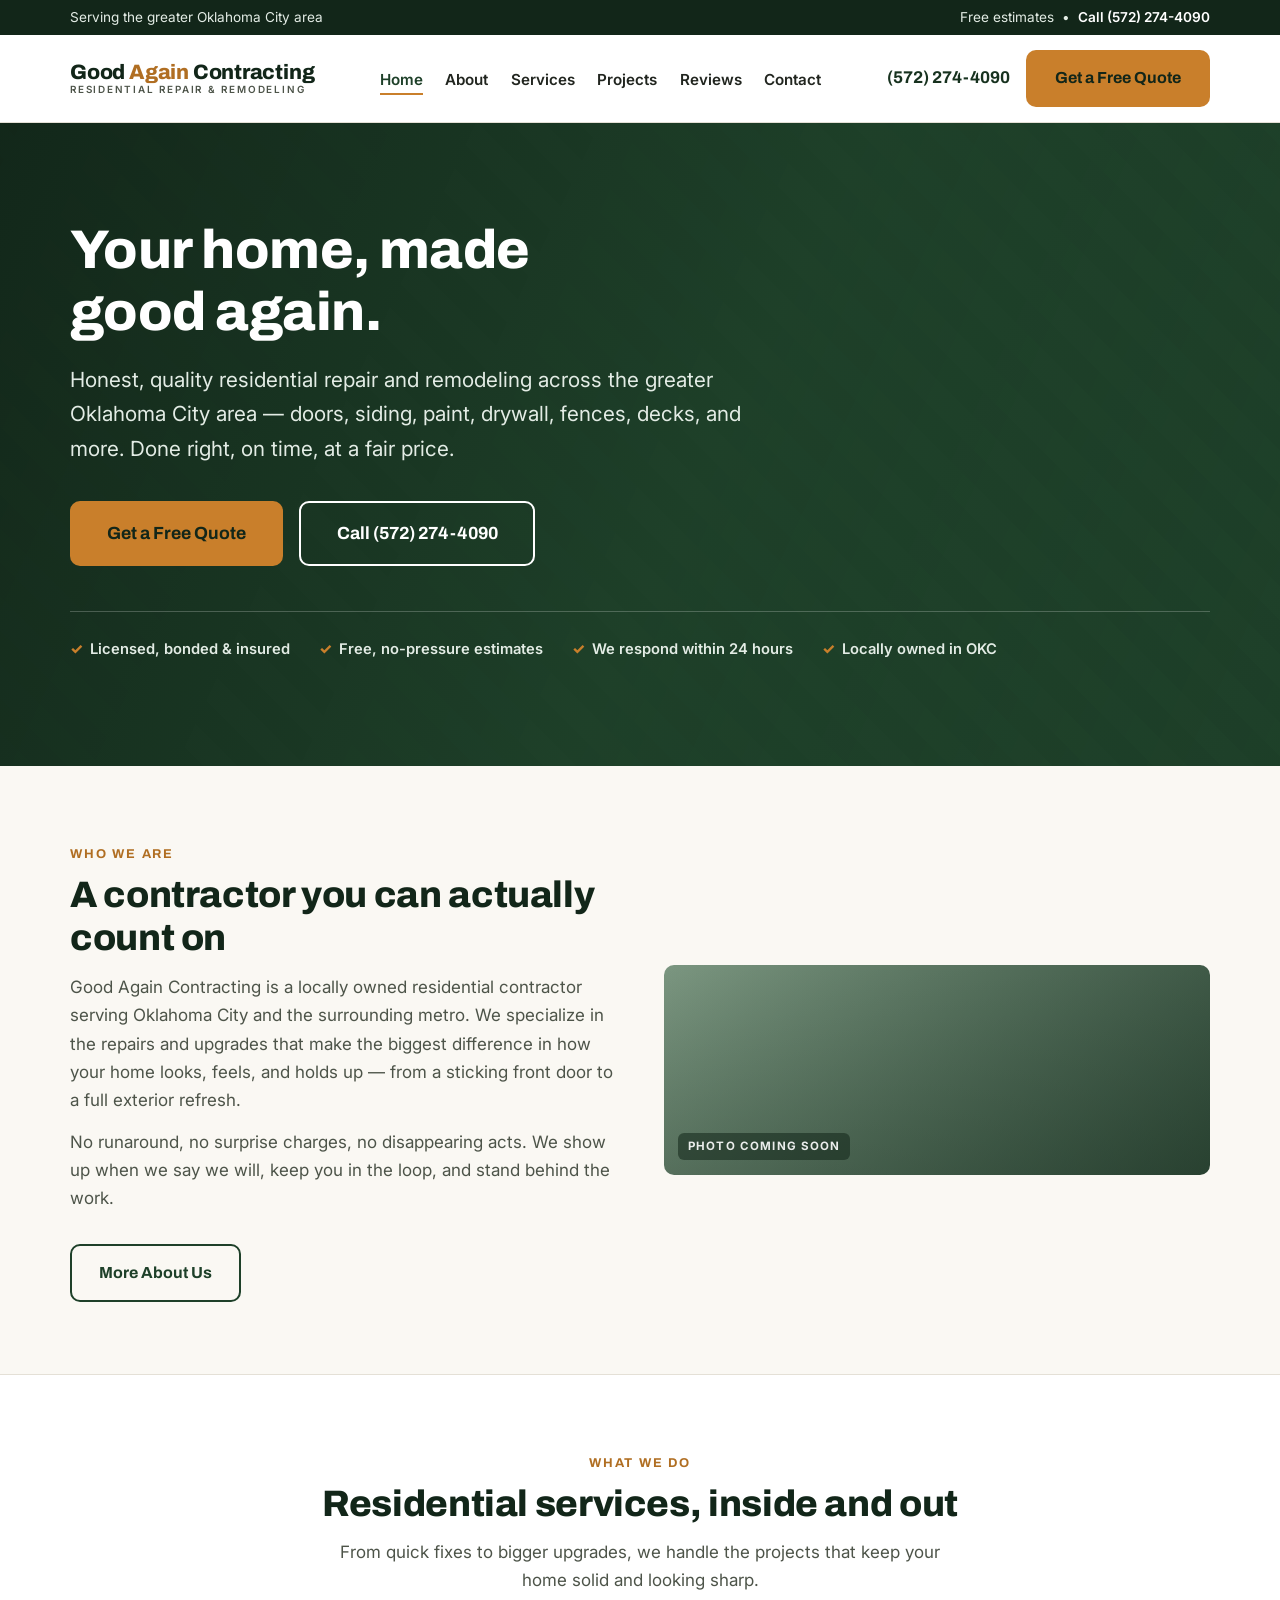
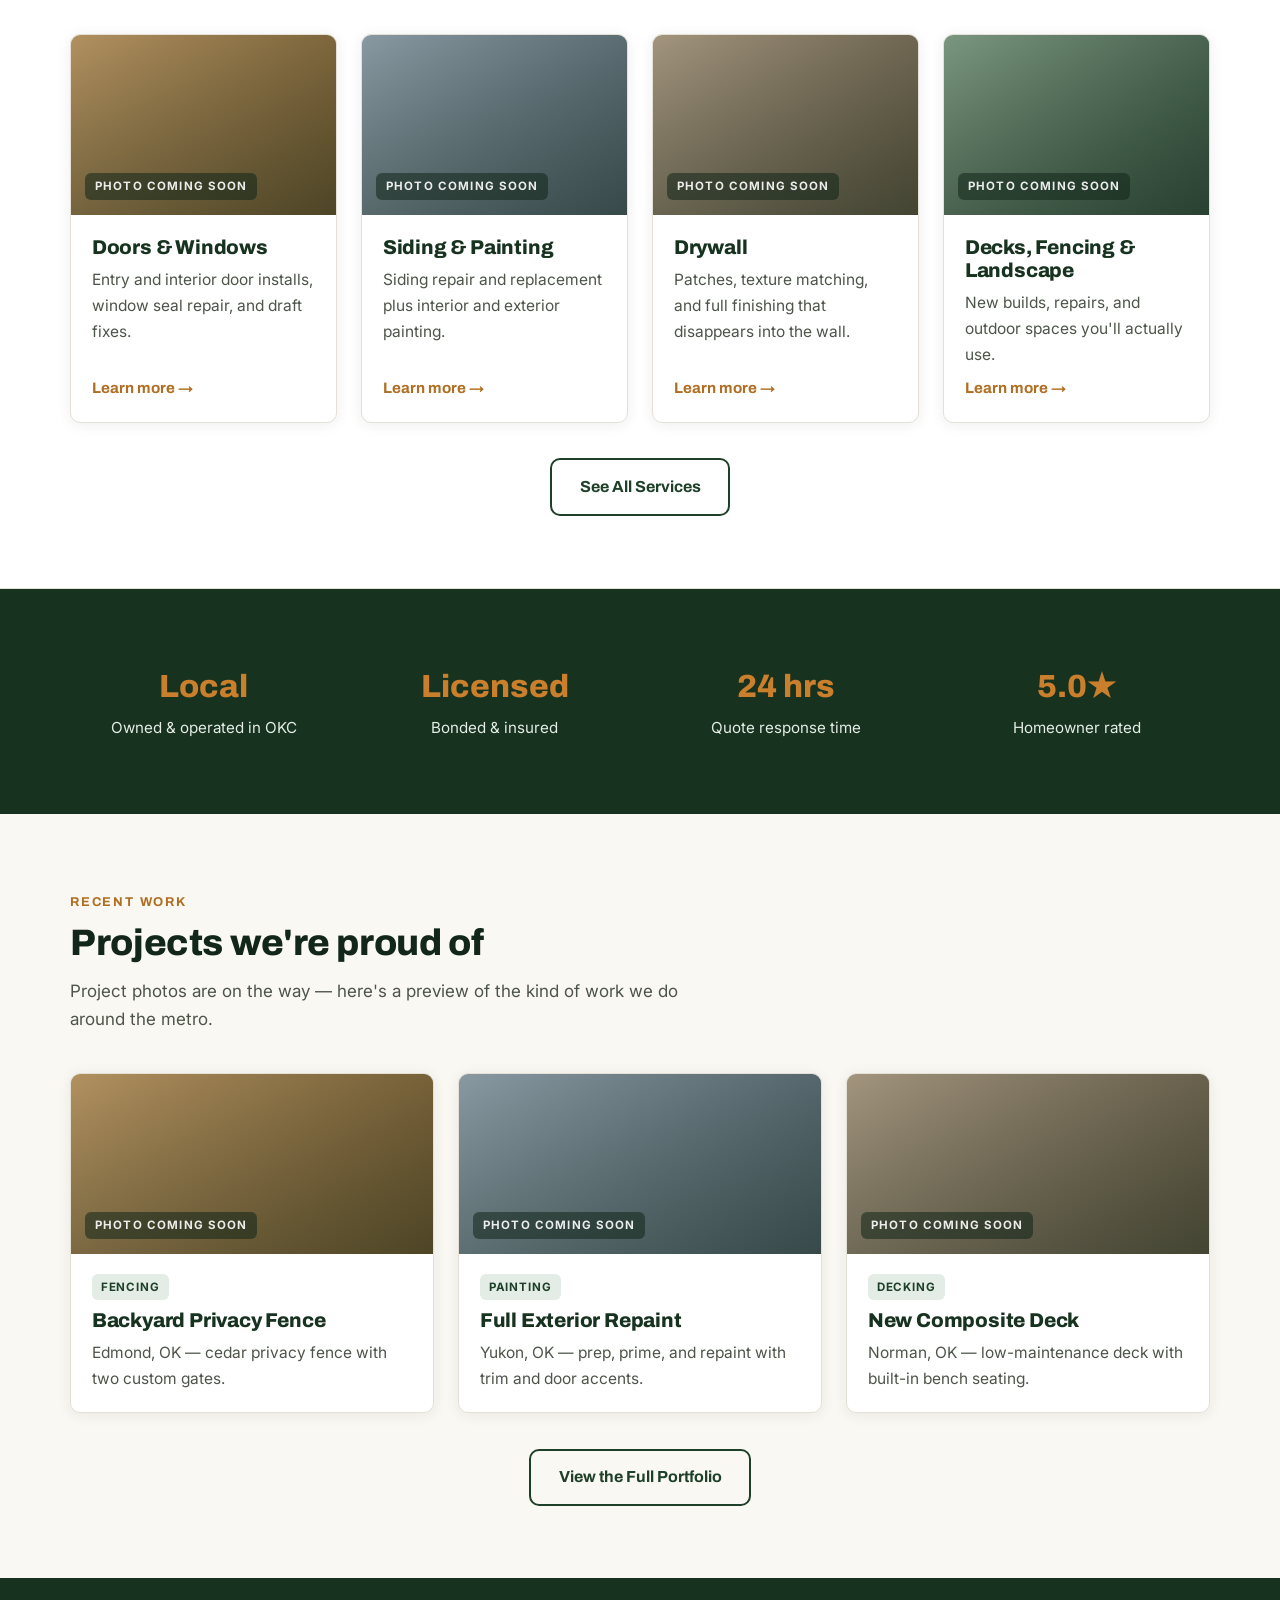
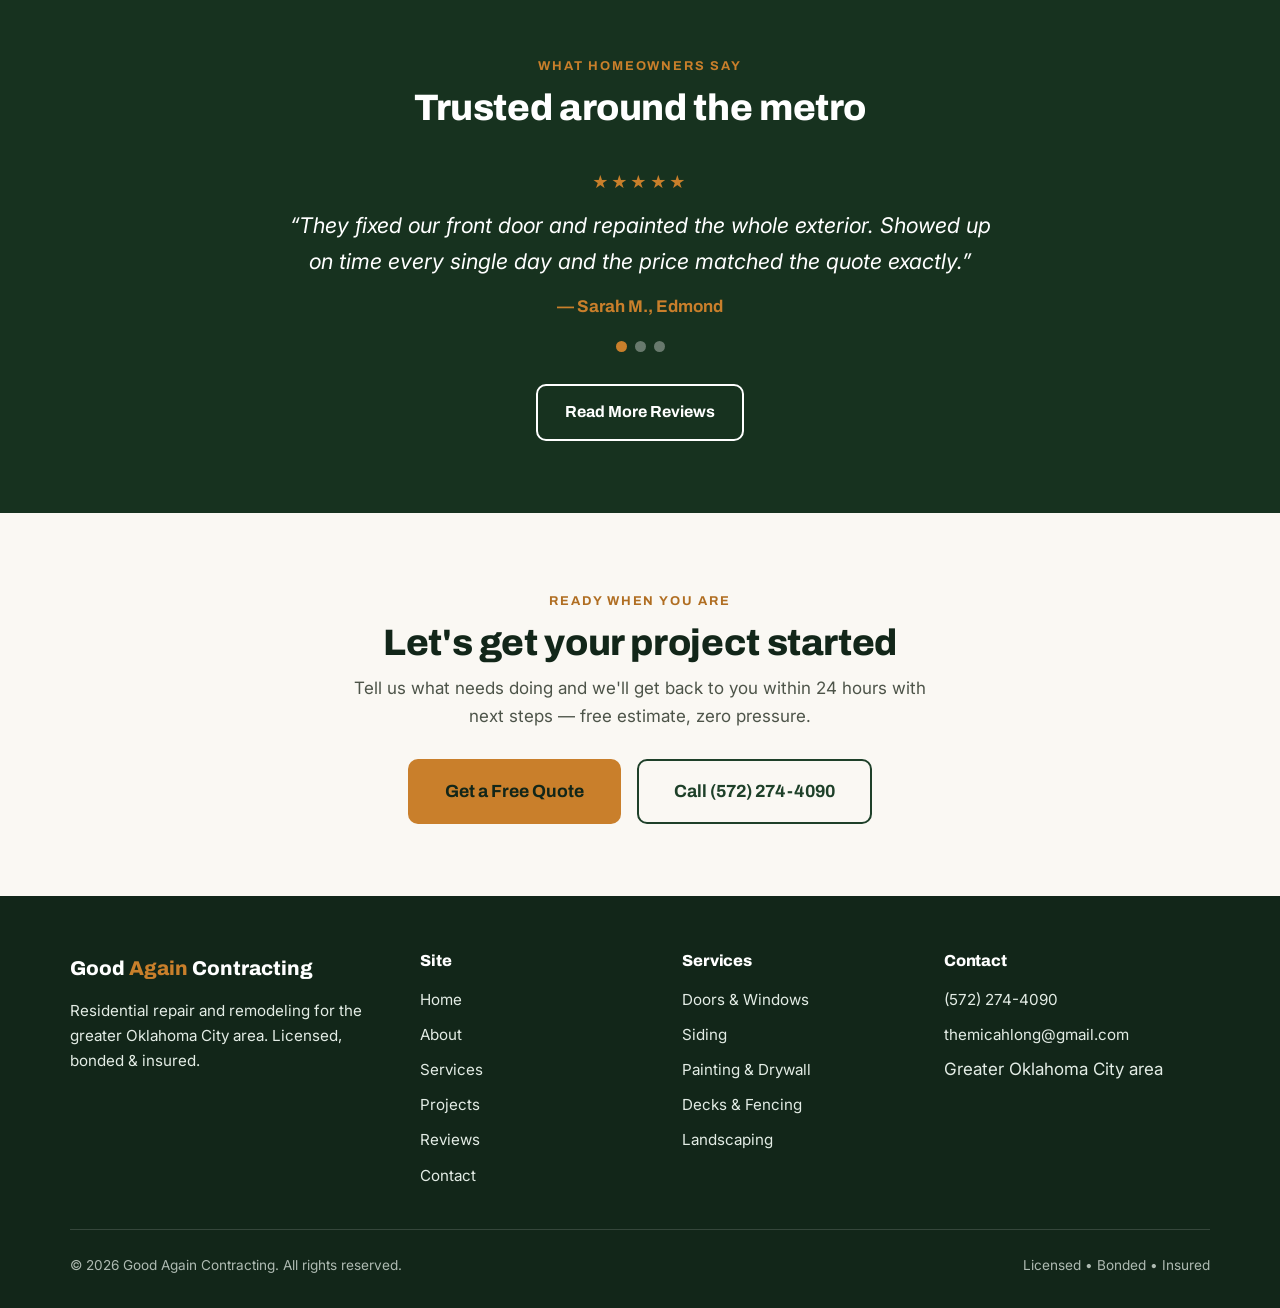
==== index.html @ e202e6f5 "Good Again Contracting marketing site Co-Authored-By: Claude Fable 5 <noreply@anthropic.com>" ====
<!DOCTYPE html>
<html lang="en">
<head>
  <meta charset="UTF-8" />
  <meta name="viewport" content="width=device-width, initial-scale=1.0" />
  <title>Good Again Contracting | Residential Repair &amp; Remodeling in OKC</title>
  <meta name="description" content="Good Again Contracting handles doors, windows, siding, painting, drywall, fencing, decks, and landscaping for homeowners across the greater Oklahoma City area. Get a free quote today." />
  <meta name="geo.region" content="US-OK" />
  <meta name="geo.placename" content="Oklahoma City" />
  <link rel="preconnect" href="https://fonts.googleapis.com" />
  <link rel="preconnect" href="https://fonts.gstatic.com" crossorigin />
  <link href="https://fonts.googleapis.com/css2?family=Archivo:wght@700;800&family=Inter:wght@400;500;600;700&display=swap" rel="stylesheet" />
  <link rel="stylesheet" href="css/styles.css" />
  <script type="application/ld+json">
  {
    "@context": "https://schema.org",
    "@type": "HomeAndConstructionBusiness",
    "name": "Good Again Contracting",
    "description": "Residential repair and remodeling contractor serving the greater Oklahoma City area.",
    "telephone": "+1-572-274-4090",
    "email": "themicahlong@gmail.com",
    "areaServed": ["Oklahoma City", "Edmond", "Norman", "Moore", "Yukon", "Mustang", "Midwest City", "Bethany"],
    "url": "/",
    "priceRange": "$$"
  }
  </script>
</head>
<body>
  <a class="skip-link" href="#main">Skip to main content</a>

  <div class="topbar">
    <div class="container">
      <span>Serving the greater Oklahoma City area</span>
      <span>Free estimates &nbsp;•&nbsp; <a href="tel:+15722744090">Call (572) 274-4090</a></span>
    </div>
  </div>

  <header class="site-header">
    <div class="container">
      <a class="wordmark" href="index.html">Good <span>Again</span> Contracting<small>Residential Repair &amp; Remodeling</small></a>
      <button class="nav-toggle" aria-expanded="false" aria-controls="site-nav">Menu</button>
      <nav class="site-nav" id="site-nav" aria-label="Main navigation">
        <ul>
          <li><a href="index.html" aria-current="page">Home</a></li>
          <li><a href="about.html">About</a></li>
          <li><a href="services.html">Services</a></li>
          <li><a href="projects.html">Projects</a></li>
          <li><a href="reviews.html">Reviews</a></li>
          <li><a href="contact.html">Contact</a></li>
        </ul>
      </nav>
      <div class="header-cta">
        <a class="header-phone" href="tel:+15722744090">(572) 274-4090</a>
        <a class="btn btn--primary" href="contact.html">Get a Free Quote</a>
      </div>
    </div>
  </header>

  <main id="main">

    <!-- Hero -->
    <section class="hero">
      <div class="container">
        <h1>Your home, made good again.</h1>
        <p class="tagline">Honest, quality residential repair and remodeling across the greater Oklahoma City area — doors, siding, paint, drywall, fences, decks, and more. Done right, on time, at a fair price.</p>
        <div class="hero-actions">
          <a class="btn btn--primary btn--lg" href="contact.html">Get a Free Quote</a>
          <a class="btn btn--outline-light btn--lg" href="tel:+15722744090">Call (572) 274-4090</a>
        </div>
        <ul class="hero-trust">
          <li>Licensed, bonded &amp; insured</li>
          <li>Free, no-pressure estimates</li>
          <li>We respond within 24 hours</li>
          <li>Locally owned in OKC</li>
        </ul>
      </div>
    </section>

    <!-- Intro -->
    <section class="section">
      <div class="container split">
        <div>
          <span class="kicker">Who we are</span>
          <h2>A contractor you can actually count on</h2>
          <p style="margin-top: 0.9rem;">Good Again Contracting is a locally owned residential contractor serving Oklahoma City and the surrounding metro. We specialize in the repairs and upgrades that make the biggest difference in how your home looks, feels, and holds up — from a sticking front door to a full exterior refresh.</p>
          <p style="margin-top: 0.9rem;">No runaround, no surprise charges, no disappearing acts. We show up when we say we will, keep you in the loop, and stand behind the work.</p>
          <a class="btn btn--outline mt-2" href="about.html">More About Us</a>
        </div>
        <div class="ph ph--a" role="img" aria-label="Placeholder photo — completed home exterior project"><span>Photo coming soon</span></div>
      </div>
    </section>

    <!-- Services preview -->
    <section class="section section--alt">
      <div class="container">
        <div class="section-head section-head--center">
          <span class="kicker">What we do</span>
          <h2>Residential services, inside and out</h2>
          <p>From quick fixes to bigger upgrades, we handle the projects that keep your home solid and looking sharp.</p>
        </div>
        <div class="grid grid--4">
          <div class="card">
            <div class="ph ph--b" role="img" aria-label="Placeholder photo — door installation"><span>Photo coming soon</span></div>
            <div class="card-body">
              <h3>Doors &amp; Windows</h3>
              <p>Entry and interior door installs, window seal repair, and draft fixes.</p>
              <a class="card-link" href="services.html#doors">Learn more →</a>
            </div>
          </div>
          <div class="card">
            <div class="ph ph--c" role="img" aria-label="Placeholder photo — siding project"><span>Photo coming soon</span></div>
            <div class="card-body">
              <h3>Siding &amp; Painting</h3>
              <p>Siding repair and replacement plus interior and exterior painting.</p>
              <a class="card-link" href="services.html#siding">Learn more →</a>
            </div>
          </div>
          <div class="card">
            <div class="ph ph--d" role="img" aria-label="Placeholder photo — drywall finishing"><span>Photo coming soon</span></div>
            <div class="card-body">
              <h3>Drywall</h3>
              <p>Patches, texture matching, and full finishing that disappears into the wall.</p>
              <a class="card-link" href="services.html#drywall">Learn more →</a>
            </div>
          </div>
          <div class="card">
            <div class="ph ph--a" role="img" aria-label="Placeholder photo — deck and fence build"><span>Photo coming soon</span></div>
            <div class="card-body">
              <h3>Decks, Fencing &amp; Landscape</h3>
              <p>New builds, repairs, and outdoor spaces you'll actually use.</p>
              <a class="card-link" href="services.html#decks">Learn more →</a>
            </div>
          </div>
        </div>
        <div style="text-align:center; margin-top: 2.2rem;">
          <a class="btn btn--outline" href="services.html">See All Services</a>
        </div>
      </div>
    </section>

    <!-- Trust band -->
    <section class="section section--green">
      <div class="container">
        <div class="stats">
          <div class="stat"><strong>Local</strong><span>Owned &amp; operated in OKC</span></div>
          <div class="stat"><strong>Licensed</strong><span>Bonded &amp; insured</span></div>
          <div class="stat"><strong>24 hrs</strong><span>Quote response time</span></div>
          <div class="stat"><strong>5.0★</strong><span>Homeowner rated</span></div>
        </div>
      </div>
    </section>

    <!-- Featured projects -->
    <section class="section">
      <div class="container">
        <div class="section-head">
          <span class="kicker">Recent work</span>
          <h2>Projects we're proud of</h2>
          <p>Project photos are on the way — here's a preview of the kind of work we do around the metro.</p>
        </div>
        <div class="grid grid--3">
          <div class="card">
            <div class="ph ph--b" role="img" aria-label="Placeholder photo — backyard privacy fence, Edmond"><span>Photo coming soon</span></div>
            <div class="card-body">
              <span class="badge">Fencing</span>
              <h3>Backyard Privacy Fence</h3>
              <p>Edmond, OK — cedar privacy fence with two custom gates.</p>
            </div>
          </div>
          <div class="card">
            <div class="ph ph--c" role="img" aria-label="Placeholder photo — exterior repaint, Yukon"><span>Photo coming soon</span></div>
            <div class="card-body">
              <span class="badge">Painting</span>
              <h3>Full Exterior Repaint</h3>
              <p>Yukon, OK — prep, prime, and repaint with trim and door accents.</p>
            </div>
          </div>
          <div class="card">
            <div class="ph ph--d" role="img" aria-label="Placeholder photo — new composite deck, Norman"><span>Photo coming soon</span></div>
            <div class="card-body">
              <span class="badge">Decking</span>
              <h3>New Composite Deck</h3>
              <p>Norman, OK — low-maintenance deck with built-in bench seating.</p>
            </div>
          </div>
        </div>
        <div style="text-align:center; margin-top: 2.2rem;">
          <a class="btn btn--outline" href="projects.html">View the Full Portfolio</a>
        </div>
      </div>
    </section>

    <!-- Rotating reviews -->
    <section class="section section--green">
      <div class="container">
        <div class="section-head section-head--center">
          <span class="kicker" style="color: var(--amber-500);">What homeowners say</span>
          <h2>Trusted around the metro</h2>
        </div>
        <div class="rotator" data-quotes='[
          {"text":"They fixed our front door and repainted the whole exterior. Showed up on time every single day and the price matched the quote exactly.","name":"Sarah M., Edmond"},
          {"text":"Our fence came out better than we imagined. Straightforward communication from the first call to the final walkthrough.","name":"James T., Oklahoma City"},
          {"text":"Drywall repair you genuinely cannot find. They matched the texture perfectly and cleaned up like they were never here.","name":"Dana R., Moore"}
        ]'>
          <div class="stars" aria-label="5 out of 5 stars">★★★★★</div>
          <blockquote></blockquote>
          <cite></cite>
          <div class="rotator-dots"></div>
        </div>
        <div style="text-align:center; margin-top: 2rem;">
          <a class="btn btn--outline-light" href="reviews.html">Read More Reviews</a>
        </div>
      </div>
    </section>

    <!-- Bottom CTA -->
    <section class="section cta-band">
      <div class="container">
        <span class="kicker">Ready when you are</span>
        <h2>Let's get your project started</h2>
        <p>Tell us what needs doing and we'll get back to you within 24 hours with next steps — free estimate, zero pressure.</p>
        <div class="hero-actions">
          <a class="btn btn--primary btn--lg" href="contact.html">Get a Free Quote</a>
          <a class="btn btn--outline btn--lg" href="tel:+15722744090">Call (572) 274-4090</a>
        </div>
      </div>
    </section>

  </main>

  <footer class="site-footer">
    <div class="container">
      <div class="footer-grid">
        <div>
          <div class="footer-wordmark">Good <span>Again</span> Contracting</div>
          <p style="margin-top: 0.8rem;">Residential repair and remodeling for the greater Oklahoma City area. Licensed, bonded &amp; insured.</p>
        </div>
        <div>
          <h4>Site</h4>
          <ul>
            <li><a href="index.html">Home</a></li>
            <li><a href="about.html">About</a></li>
            <li><a href="services.html">Services</a></li>
            <li><a href="projects.html">Projects</a></li>
            <li><a href="reviews.html">Reviews</a></li>
            <li><a href="contact.html">Contact</a></li>
          </ul>
        </div>
        <div>
          <h4>Services</h4>
          <ul>
            <li><a href="services.html#doors">Doors &amp; Windows</a></li>
            <li><a href="services.html#siding">Siding</a></li>
            <li><a href="services.html#painting">Painting &amp; Drywall</a></li>
            <li><a href="services.html#decks">Decks &amp; Fencing</a></li>
            <li><a href="services.html#landscaping">Landscaping</a></li>
          </ul>
        </div>
        <div>
          <h4>Contact</h4>
          <ul>
            <li><a href="tel:+15722744090">(572) 274-4090</a></li>
            <li><a href="mailto:themicahlong@gmail.com">themicahlong@gmail.com</a></li>
            <li>Greater Oklahoma City area</li>
          </ul>
        </div>
      </div>
      <div class="footer-bottom">
        <span>© <span data-year></span> Good Again Contracting. All rights reserved.</span>
        <span>Licensed • Bonded • Insured</span>
      </div>
    </div>
  </footer>

  <a class="float-call" href="tel:+15722744090">📞 Call Now</a>
  <script src="js/main.js"></script>
</body>
</html>
---- css/styles.css ----
/* ============================================================
   Good Again Contracting — site styles
   Palette: deep forest green + warm amber on warm off-white
   ============================================================ */

:root {
  --green-950: #122619;
  --green-900: #17321f;
  --green-800: #1e4029;
  --green-700: #2a5538;
  --green-100: #e3ece5;
  --amber-600: #b06e22;
  --amber-500: #c97f2b;
  --amber-100: #f6e8d4;
  --paper: #faf8f3;
  --white: #ffffff;
  --ink: #21251f;
  --ink-soft: #4d5449;
  --line: #e4e0d6;
  --radius: 10px;
  --shadow: 0 2px 14px rgba(18, 38, 25, 0.08);
  --shadow-lg: 0 10px 34px rgba(18, 38, 25, 0.14);
  --font-head: "Archivo", "Segoe UI", Arial, sans-serif;
  --font-body: "Inter", "Segoe UI", Arial, sans-serif;
}

* { box-sizing: border-box; margin: 0; padding: 0; }

html { scroll-behavior: smooth; }

body {
  font-family: var(--font-body);
  font-size: 1.0625rem;
  line-height: 1.65;
  color: var(--ink);
  background: var(--paper);
}

img { max-width: 100%; display: block; }

h1, h2, h3, h4 {
  font-family: var(--font-head);
  font-weight: 800;
  line-height: 1.15;
  color: var(--green-950);
  letter-spacing: -0.01em;
}

h1 { font-size: clamp(2.1rem, 5.5vw, 3.4rem); }
h2 { font-size: clamp(1.6rem, 3.5vw, 2.3rem); }
h3 { font-size: 1.25rem; }

p { color: var(--ink-soft); }

a { color: var(--green-800); }

.container {
  width: min(1140px, 92%);
  margin: 0 auto;
}

.section { padding: 4.5rem 0; }
.section--tight { padding: 3rem 0; }
.section--alt { background: var(--white); border-top: 1px solid var(--line); border-bottom: 1px solid var(--line); }
.section--green { background: var(--green-900); }
.section--green h2 { color: var(--white); }
.section--green p { color: var(--green-100); }

.kicker {
  display: inline-block;
  font-family: var(--font-head);
  font-weight: 700;
  font-size: 0.8rem;
  letter-spacing: 0.14em;
  text-transform: uppercase;
  color: var(--amber-600);
  margin-bottom: 0.6rem;
}

.section-head { max-width: 640px; margin-bottom: 2.5rem; }
.section-head--center { margin-left: auto; margin-right: auto; text-align: center; }
.section-head p { margin-top: 0.75rem; }

/* ---------- Buttons ---------- */

.btn {
  display: inline-block;
  font-family: var(--font-head);
  font-weight: 700;
  font-size: 1rem;
  text-decoration: none;
  text-align: center;
  padding: 0.85rem 1.7rem;
  border-radius: var(--radius);
  border: 2px solid transparent;
  cursor: pointer;
  transition: background 0.15s ease, color 0.15s ease, border-color 0.15s ease;
}

.btn--primary { background: var(--amber-500); color: var(--green-950); }
.btn--primary:hover, .btn--primary:focus { background: var(--amber-600); color: var(--white); }

.btn--outline { border-color: var(--green-800); color: var(--green-800); background: transparent; }
.btn--outline:hover, .btn--outline:focus { background: var(--green-800); color: var(--white); }

.btn--outline-light { border-color: var(--white); color: var(--white); background: transparent; }
.btn--outline-light:hover, .btn--outline-light:focus { background: var(--white); color: var(--green-900); }

.btn--lg { padding: 1rem 2.2rem; font-size: 1.1rem; }

/* ---------- Header ---------- */

.topbar {
  background: var(--green-950);
  color: var(--green-100);
  font-size: 0.85rem;
  padding: 0.4rem 0;
}

.topbar .container {
  display: flex;
  justify-content: space-between;
  gap: 1rem;
  flex-wrap: wrap;
}

.topbar a { color: var(--white); text-decoration: none; font-weight: 600; }
.topbar a:hover { text-decoration: underline; }

.site-header {
  position: sticky;
  top: 0;
  z-index: 50;
  background: var(--white);
  border-bottom: 1px solid var(--line);
}

.site-header.is-scrolled { box-shadow: var(--shadow); }

.site-header .container {
  display: flex;
  align-items: center;
  justify-content: space-between;
  gap: 1rem;
  padding-top: 0.9rem;
  padding-bottom: 0.9rem;
}

.wordmark {
  font-family: var(--font-head);
  font-weight: 800;
  font-size: 1.3rem;
  line-height: 1.1;
  color: var(--green-950);
  text-decoration: none;
  letter-spacing: -0.01em;
}

.wordmark span { color: var(--amber-600); }

.wordmark small {
  display: block;
  font-family: var(--font-body);
  font-weight: 600;
  font-size: 0.62rem;
  letter-spacing: 0.18em;
  text-transform: uppercase;
  color: var(--ink-soft);
}

.site-nav ul {
  display: flex;
  gap: 1.4rem;
  list-style: none;
  align-items: center;
}

.site-nav a {
  font-weight: 600;
  font-size: 0.95rem;
  text-decoration: none;
  color: var(--ink);
  padding: 0.3rem 0;
  border-bottom: 2px solid transparent;
}

.site-nav a:hover { color: var(--green-800); }
.site-nav a[aria-current="page"] { color: var(--green-800); border-bottom-color: var(--amber-500); }

.header-cta { display: flex; align-items: center; gap: 1rem; }

.header-phone {
  font-family: var(--font-head);
  font-weight: 700;
  text-decoration: none;
  color: var(--green-900);
  white-space: nowrap;
}
.header-phone:hover { color: var(--amber-600); }

.nav-toggle {
  display: none;
  background: none;
  border: 2px solid var(--green-900);
  border-radius: 8px;
  padding: 0.4rem 0.65rem;
  font-family: var(--font-head);
  font-weight: 700;
  font-size: 0.9rem;
  color: var(--green-900);
  cursor: pointer;
}

/* ---------- Hero ---------- */

.hero {
  background:
    linear-gradient(115deg, rgba(18, 38, 25, 0.96) 0%, rgba(30, 64, 41, 0.88) 55%, rgba(30, 64, 41, 0.72) 100%),
    repeating-linear-gradient(45deg, #1e4029 0 24px, #1a3a25 24px 48px);
  color: var(--white);
  padding: 6rem 0 6.5rem;
}

.hero h1 { color: var(--white); max-width: 15ch; }

.hero .tagline {
  font-size: clamp(1.05rem, 2vw, 1.3rem);
  color: var(--green-100);
  max-width: 55ch;
  margin: 1.2rem 0 2.2rem;
}

.hero-actions { display: flex; gap: 1rem; flex-wrap: wrap; }

.hero-trust {
  display: flex;
  flex-wrap: wrap;
  gap: 0.6rem 1.8rem;
  margin-top: 2.8rem;
  padding-top: 1.6rem;
  border-top: 1px solid rgba(255, 255, 255, 0.22);
  list-style: none;
}

.hero-trust li {
  font-size: 0.92rem;
  font-weight: 600;
  color: var(--green-100);
  display: flex;
  align-items: center;
  gap: 0.45rem;
}

.hero-trust li::before { content: "✓"; color: var(--amber-500); font-weight: 800; }

/* ---------- Placeholder photos ---------- */

.ph {
  border-radius: var(--radius);
  min-height: 210px;
  display: flex;
  align-items: flex-end;
  padding: 0.9rem;
  background:
    linear-gradient(160deg, rgba(18, 38, 25, 0.15), rgba(18, 38, 25, 0.55)),
    linear-gradient(135deg, #7d9b83, #44614d);
}

.ph--a { background: linear-gradient(160deg, rgba(18,38,25,.12), rgba(18,38,25,.5)), linear-gradient(135deg, #8aa68f, #3f5c48); }
.ph--b { background: linear-gradient(160deg, rgba(18,38,25,.12), rgba(18,38,25,.5)), linear-gradient(135deg, #c8a06a, #8a6534); }
.ph--c { background: linear-gradient(160deg, rgba(18,38,25,.12), rgba(18,38,25,.5)), linear-gradient(135deg, #9aa9b5, #5c6d7a); }
.ph--d { background: linear-gradient(160deg, rgba(18,38,25,.12), rgba(18,38,25,.5)), linear-gradient(135deg, #b7a48c, #75634c); }

.ph span {
  font-size: 0.72rem;
  font-weight: 700;
  letter-spacing: 0.1em;
  text-transform: uppercase;
  color: rgba(255, 255, 255, 0.9);
  background: rgba(18, 38, 25, 0.55);
  padding: 0.25rem 0.6rem;
  border-radius: 6px;
}

/* ---------- Cards & grids ---------- */

.grid { display: grid; gap: 1.5rem; }
.grid--2 { grid-template-columns: repeat(2, 1fr); }
.grid--3 { grid-template-columns: repeat(3, 1fr); }
.grid--4 { grid-template-columns: repeat(4, 1fr); }

.card {
  background: var(--white);
  border: 1px solid var(--line);
  border-radius: var(--radius);
  overflow: hidden;
  box-shadow: var(--shadow);
  display: flex;
  flex-direction: column;
}

.card .ph { border-radius: 0; min-height: 180px; }

.card-body { padding: 1.3rem; flex: 1; display: flex; flex-direction: column; gap: 0.55rem; }
.card-body h3 { color: var(--green-900); }
.card-body p { font-size: 0.97rem; flex: 1; }

.card-link {
  font-family: var(--font-head);
  font-weight: 700;
  font-size: 0.95rem;
  color: var(--amber-600);
  text-decoration: none;
}
.card-link:hover { text-decoration: underline; }

/* Stat / trust band */

.stats {
  display: grid;
  grid-template-columns: repeat(4, 1fr);
  gap: 1.5rem;
  text-align: center;
}

.stat strong {
  display: block;
  font-family: var(--font-head);
  font-weight: 800;
  font-size: 2rem;
  color: var(--amber-500);
}

.stat span { color: var(--green-100); font-size: 0.95rem; }

/* ---------- Portfolio filters ---------- */

.filters {
  display: flex;
  flex-wrap: wrap;
  gap: 0.6rem;
  margin-bottom: 2rem;
}

.filter-btn {
  font-family: var(--font-head);
  font-weight: 700;
  font-size: 0.88rem;
  padding: 0.5rem 1.1rem;
  border-radius: 999px;
  border: 2px solid var(--green-800);
  background: transparent;
  color: var(--green-800);
  cursor: pointer;
  transition: background 0.15s ease, color 0.15s ease;
}

.filter-btn:hover { background: var(--green-100); }
.filter-btn.is-active { background: var(--green-800); color: var(--white); }

.project-card[hidden] { display: none; }

.badge {
  display: inline-block;
  font-size: 0.72rem;
  font-weight: 700;
  letter-spacing: 0.08em;
  text-transform: uppercase;
  color: var(--green-800);
  background: var(--green-100);
  border-radius: 6px;
  padding: 0.2rem 0.55rem;
  width: fit-content;
}

/* ---------- Testimonials ---------- */

.review-card {
  background: var(--white);
  border: 1px solid var(--line);
  border-radius: var(--radius);
  box-shadow: var(--shadow);
  padding: 1.6rem;
  display: flex;
  flex-direction: column;
  gap: 0.8rem;
}

.stars { color: var(--amber-500); letter-spacing: 0.15em; font-size: 1rem; }

.review-card blockquote { font-size: 1rem; color: var(--ink); font-style: italic; }

.review-card cite {
  font-style: normal;
  font-family: var(--font-head);
  font-weight: 700;
  font-size: 0.92rem;
  color: var(--green-900);
}

.review-card cite small { display: block; font-family: var(--font-body); font-weight: 500; color: var(--ink-soft); }

/* Rotating quote on home */

.rotator {
  max-width: 720px;
  margin: 0 auto;
  text-align: center;
  min-height: 170px;
}

.rotator blockquote {
  font-size: clamp(1.1rem, 2.2vw, 1.35rem);
  font-style: italic;
  color: var(--white);
  margin: 0.8rem 0;
}

.rotator cite { color: var(--amber-500); font-style: normal; font-family: var(--font-head); font-weight: 700; }

.rotator-dots { display: flex; justify-content: center; gap: 0.5rem; margin-top: 1.2rem; }

.rotator-dots button {
  width: 11px;
  height: 11px;
  border-radius: 50%;
  border: none;
  background: rgba(255, 255, 255, 0.35);
  cursor: pointer;
  padding: 0;
}

.rotator-dots button.is-active { background: var(--amber-500); }

/* ---------- Forms ---------- */

.form-grid { display: grid; grid-template-columns: 1fr 1fr; gap: 1.1rem; }
.form-grid .full { grid-column: 1 / -1; }

.field label {
  display: block;
  font-family: var(--font-head);
  font-weight: 700;
  font-size: 0.88rem;
  margin-bottom: 0.35rem;
  color: var(--green-950);
}

.field input,
.field select,
.field textarea {
  width: 100%;
  font-family: var(--font-body);
  font-size: 1rem;
  padding: 0.75rem 0.9rem;
  border: 1.5px solid var(--line);
  border-radius: 8px;
  background: var(--white);
  color: var(--ink);
}

.field input:focus,
.field select:focus,
.field textarea:focus {
  outline: 2px solid var(--amber-500);
  outline-offset: 1px;
  border-color: var(--amber-500);
}

.field textarea { resize: vertical; min-height: 120px; }

.form-note { font-size: 0.9rem; color: var(--ink-soft); }

.form-success {
  background: var(--green-100);
  border: 1.5px solid var(--green-700);
  border-radius: var(--radius);
  padding: 1rem 1.2rem;
  color: var(--green-950);
  font-weight: 600;
}

/* ---------- CTA band ---------- */

.cta-band { text-align: center; }

.cta-band h2 { margin-bottom: 0.6rem; }
.cta-band p { max-width: 52ch; margin: 0 auto 1.8rem; }
.cta-band .hero-actions { justify-content: center; }

/* ---------- Contact page ---------- */

.contact-layout { display: grid; grid-template-columns: 1.2fr 0.8fr; gap: 2.5rem; align-items: start; }

.contact-aside {
  background: var(--white);
  border: 1px solid var(--line);
  border-radius: var(--radius);
  box-shadow: var(--shadow);
  padding: 1.8rem;
  display: flex;
  flex-direction: column;
  gap: 1.3rem;
}

.contact-aside h3 { color: var(--green-900); }

.contact-aside .big-phone {
  font-family: var(--font-head);
  font-weight: 800;
  font-size: 1.5rem;
  color: var(--green-900);
  text-decoration: none;
}
.contact-aside .big-phone:hover { color: var(--amber-600); }

.area-list { list-style: none; display: grid; grid-template-columns: 1fr 1fr; gap: 0.35rem 1rem; }
.area-list li { font-size: 0.95rem; color: var(--ink-soft); padding-left: 1.1rem; position: relative; }
.area-list li::before { content: "•"; color: var(--amber-500); position: absolute; left: 0; font-weight: 800; }

/* ---------- Value list (About) ---------- */

.value-list { list-style: none; display: grid; gap: 1.1rem; }
.value-list li { padding-left: 1.9rem; position: relative; color: var(--ink-soft); }
.value-list li strong { color: var(--green-950); display: block; font-family: var(--font-head); }
.value-list li::before { content: "✓"; position: absolute; left: 0; top: 0.1rem; color: var(--amber-600); font-weight: 800; font-size: 1.1rem; }

.split { display: grid; grid-template-columns: 1fr 1fr; gap: 3rem; align-items: center; }

/* ---------- Footer ---------- */

.site-footer { background: var(--green-950); color: var(--green-100); padding: 3.5rem 0 2rem; }

.footer-grid { display: grid; grid-template-columns: 1.4fr 1fr 1fr 1.2fr; gap: 2.5rem; margin-bottom: 2.5rem; }

.site-footer h4 { color: var(--white); font-size: 1rem; margin-bottom: 0.9rem; }
.site-footer ul { list-style: none; display: grid; gap: 0.45rem; }
.site-footer a { color: var(--green-100); text-decoration: none; font-size: 0.95rem; }
.site-footer a:hover { color: var(--amber-500); }
.site-footer p { color: var(--green-100); font-size: 0.95rem; }

.footer-wordmark { font-family: var(--font-head); font-weight: 800; font-size: 1.25rem; color: var(--white); }
.footer-wordmark span { color: var(--amber-500); }

.footer-bottom {
  border-top: 1px solid rgba(255, 255, 255, 0.15);
  padding-top: 1.5rem;
  display: flex;
  justify-content: space-between;
  flex-wrap: wrap;
  gap: 0.8rem;
  font-size: 0.85rem;
  color: rgba(227, 236, 229, 0.75);
}

/* ---------- Floating call button (mobile) ---------- */

.float-call {
  display: none;
  position: fixed;
  right: 1rem;
  bottom: 1rem;
  z-index: 60;
  background: var(--amber-500);
  color: var(--green-950);
  font-family: var(--font-head);
  font-weight: 800;
  text-decoration: none;
  padding: 0.9rem 1.4rem;
  border-radius: 999px;
  box-shadow: var(--shadow-lg);
}

/* ---------- Utilities ---------- */

.skip-link {
  position: absolute;
  left: -999px;
  top: 0;
  background: var(--amber-500);
  color: var(--green-950);
  font-weight: 700;
  padding: 0.6rem 1rem;
  z-index: 100;
}
.skip-link:focus { left: 0; }

.mt-2 { margin-top: 2rem; }

/* ---------- Responsive ---------- */

@media (max-width: 960px) {
  .grid--4 { grid-template-columns: repeat(2, 1fr); }
  .grid--3 { grid-template-columns: repeat(2, 1fr); }
  .footer-grid { grid-template-columns: 1fr 1fr; }
  .split, .contact-layout { grid-template-columns: 1fr; }
  .stats { grid-template-columns: repeat(2, 1fr); }
  .site-nav {
    display: none;
    position: absolute;
    top: 100%;
    left: 0;
    right: 0;
    background: var(--white);
    border-bottom: 1px solid var(--line);
    box-shadow: var(--shadow-lg);
    padding: 1rem 4%;
  }
  .site-nav.is-open { display: block; }
  .site-nav ul { flex-direction: column; align-items: flex-start; gap: 0.9rem; }
  .nav-toggle { display: block; }
  .header-cta .btn { display: none; }
}

@media (max-width: 640px) {
  .section { padding: 3.2rem 0; }
  .grid--2, .grid--3, .grid--4 { grid-template-columns: 1fr; }
  .form-grid { grid-template-columns: 1fr; }
  .hero { padding: 4rem 0 4.5rem; }
  .footer-grid { grid-template-columns: 1fr; }
  .float-call { display: inline-block; }
  .topbar .container { justify-content: center; text-align: center; }
  .header-phone { display: none; }
  .stats { grid-template-columns: 1fr 1fr; }
}
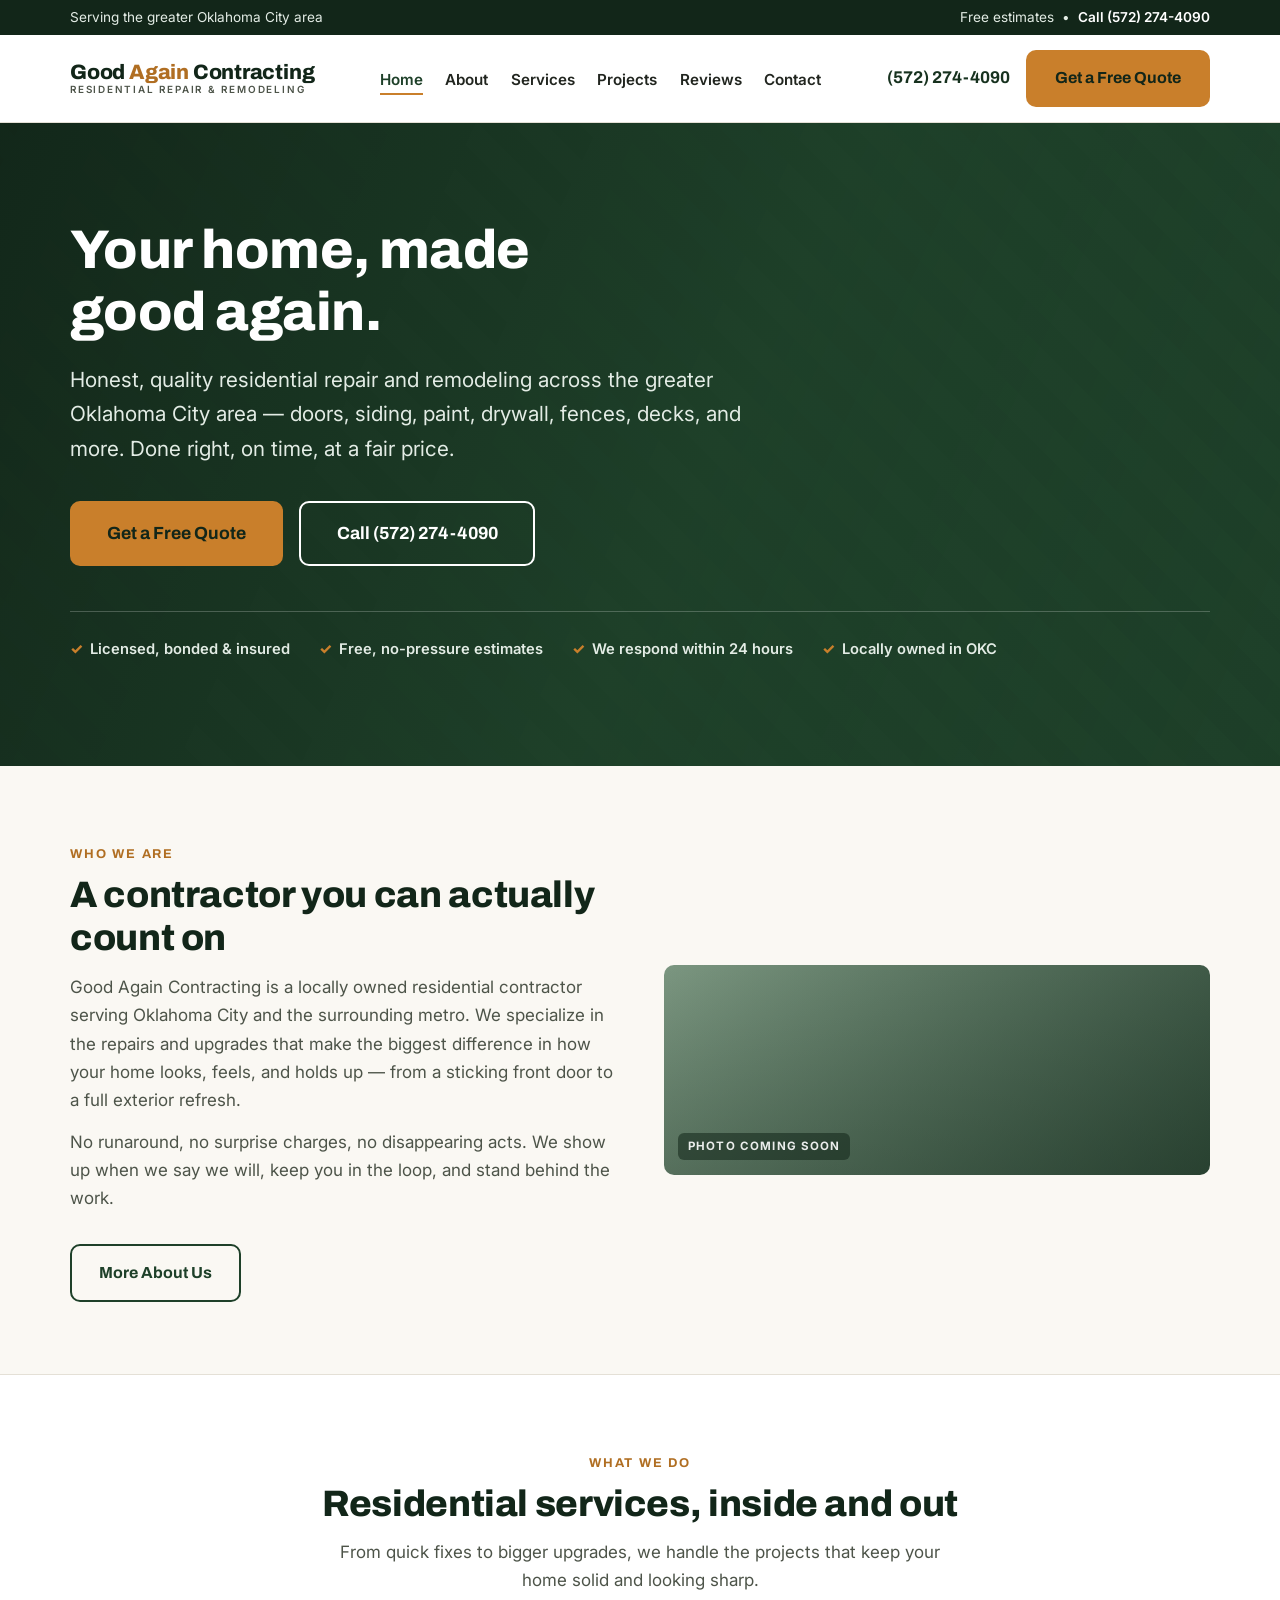
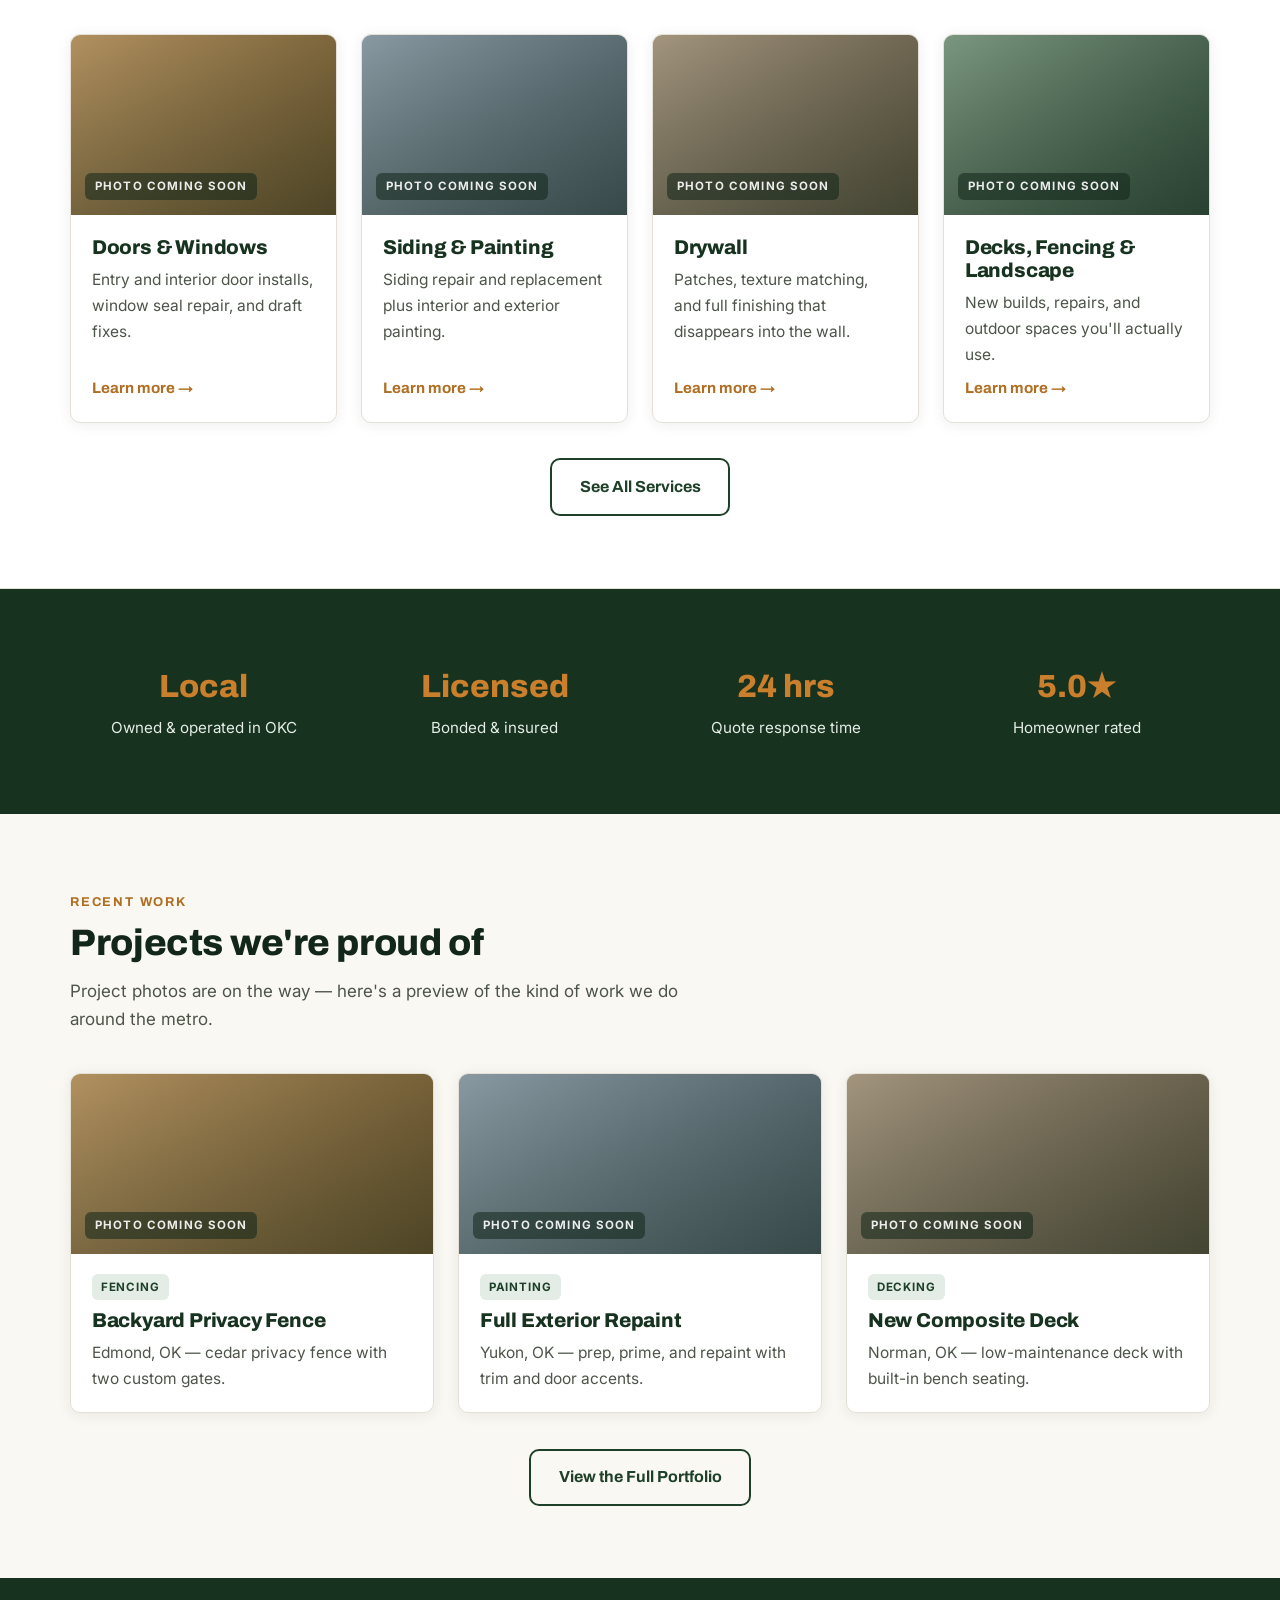
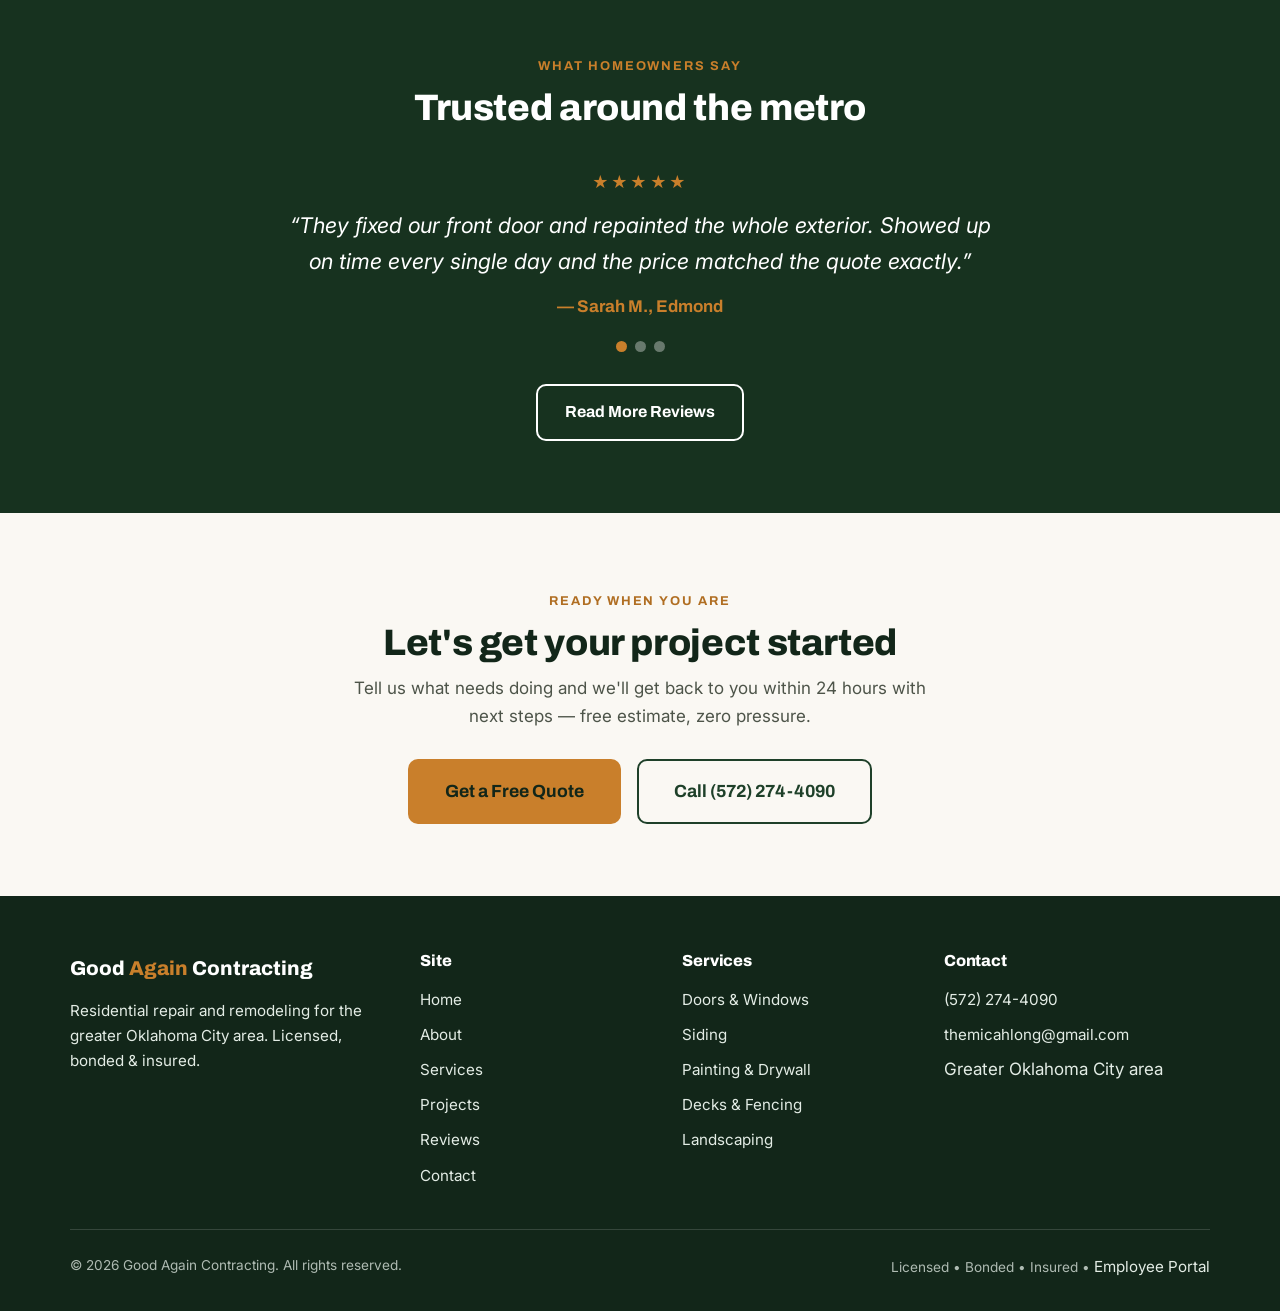
==== commit d513a109: "Add Employee Portal link to site footer Links to https://portal.goodagaincontracting.com from the fo" ====
--- a/index.html
+++ b/index.html
@@ -267,7 +267,7 @@
       </div>
       <div class="footer-bottom">
         <span>© <span data-year></span> Good Again Contracting. All rights reserved.</span>
-        <span>Licensed • Bonded • Insured</span>
+        <span>Licensed • Bonded • Insured • <a href="https://portal.goodagaincontracting.com">Employee Portal</a></span>
       </div>
     </div>
   </footer>
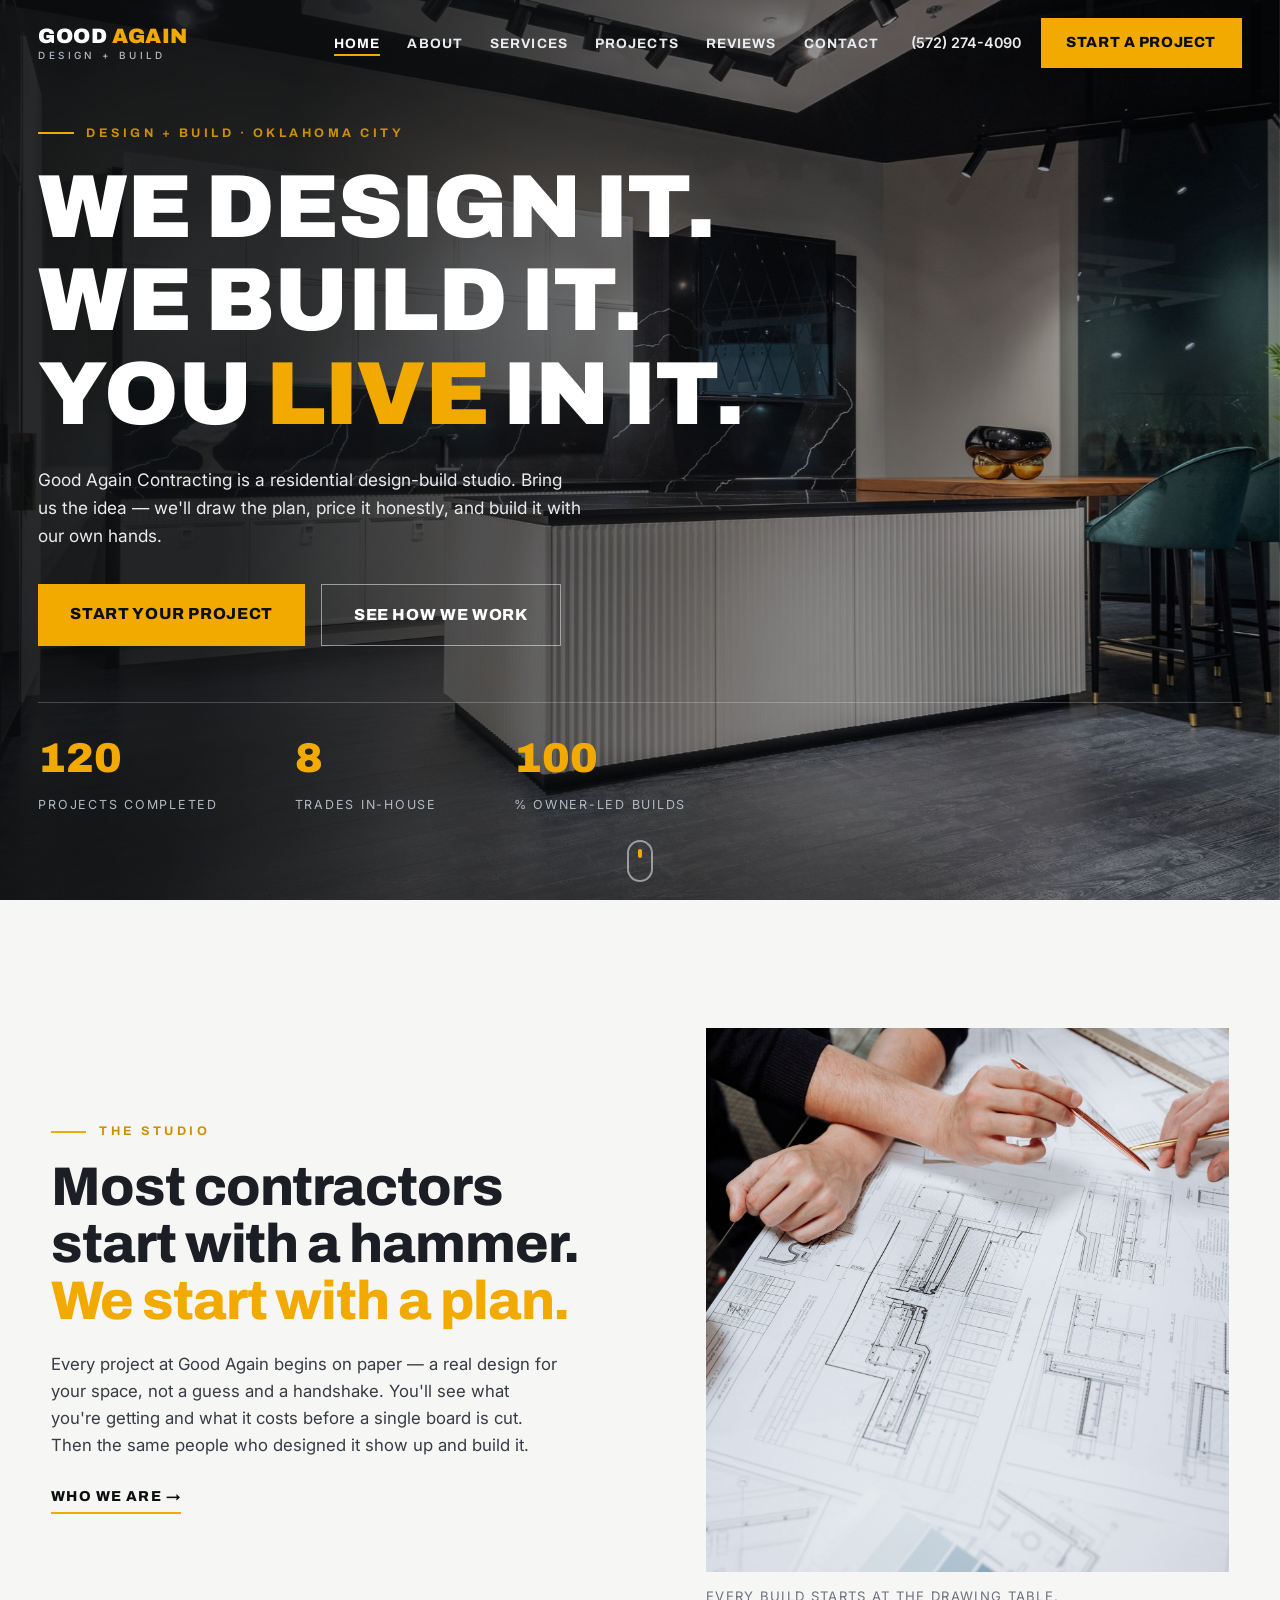
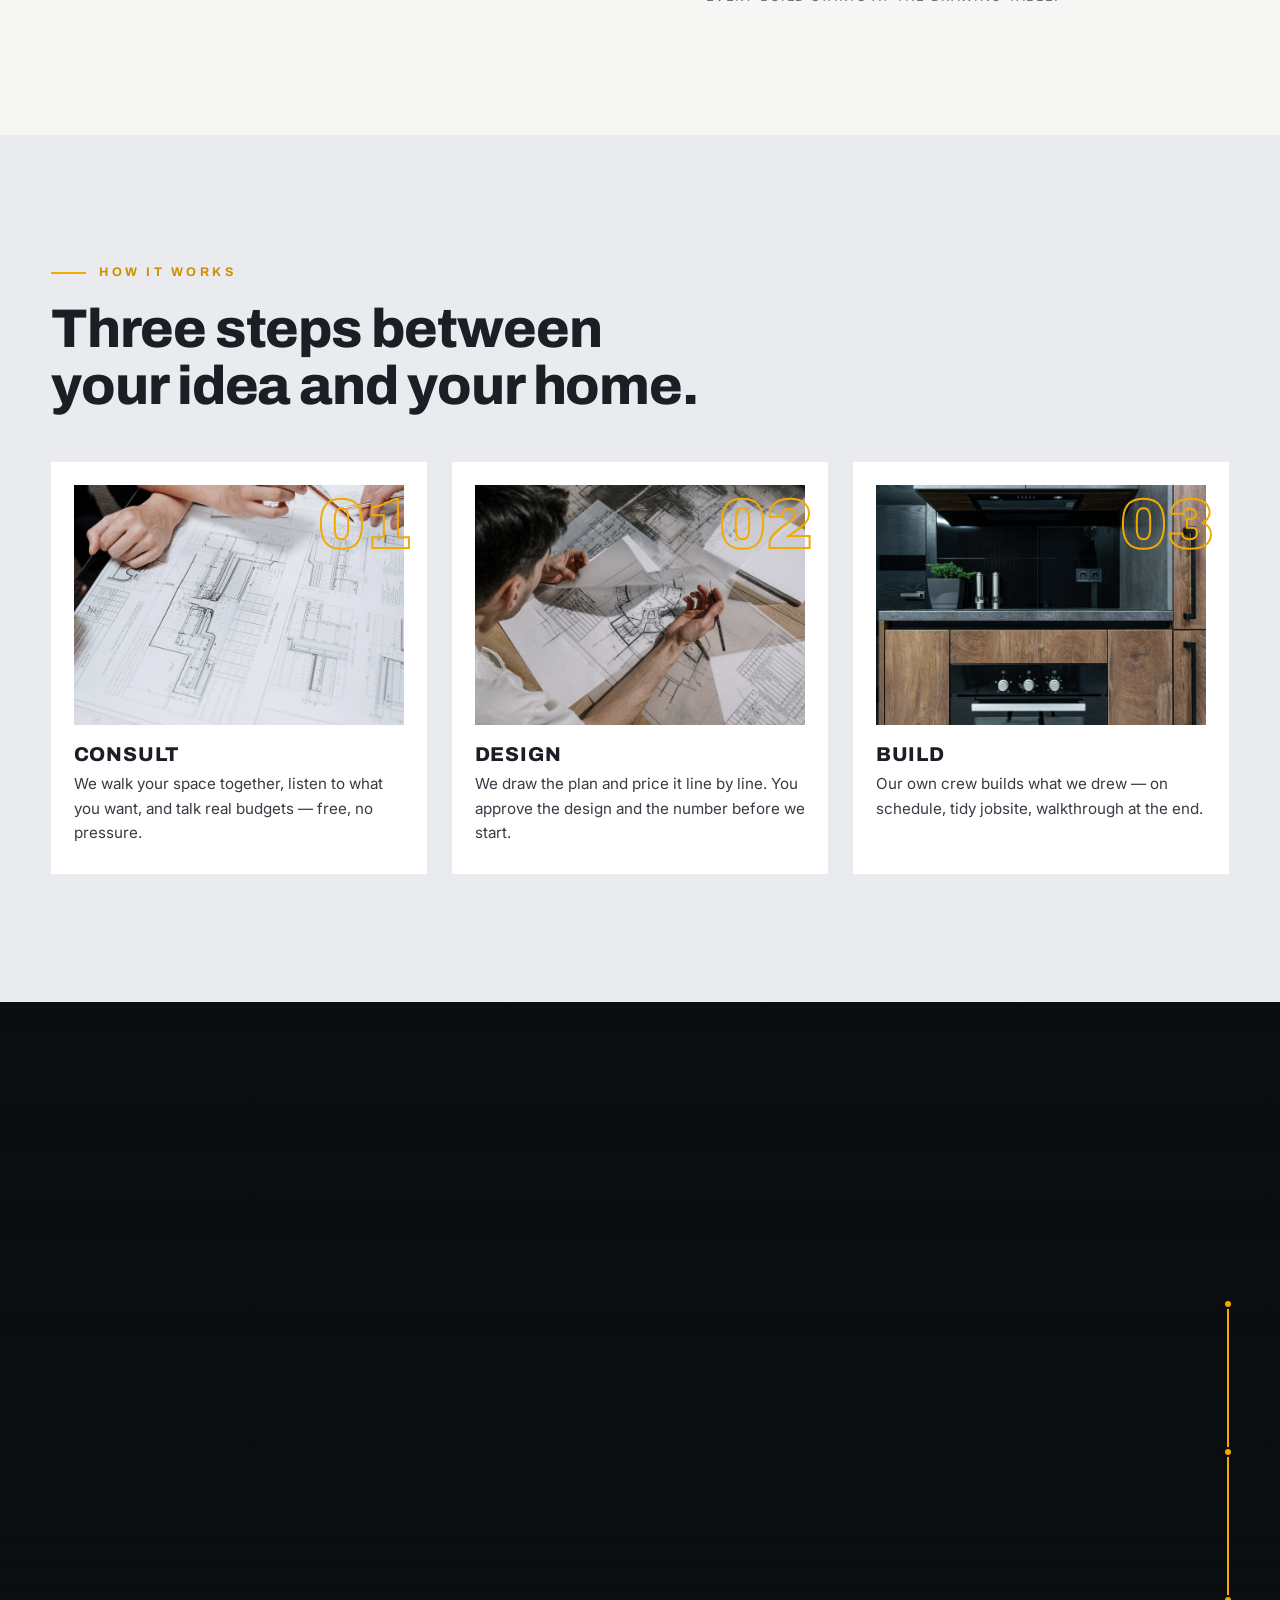
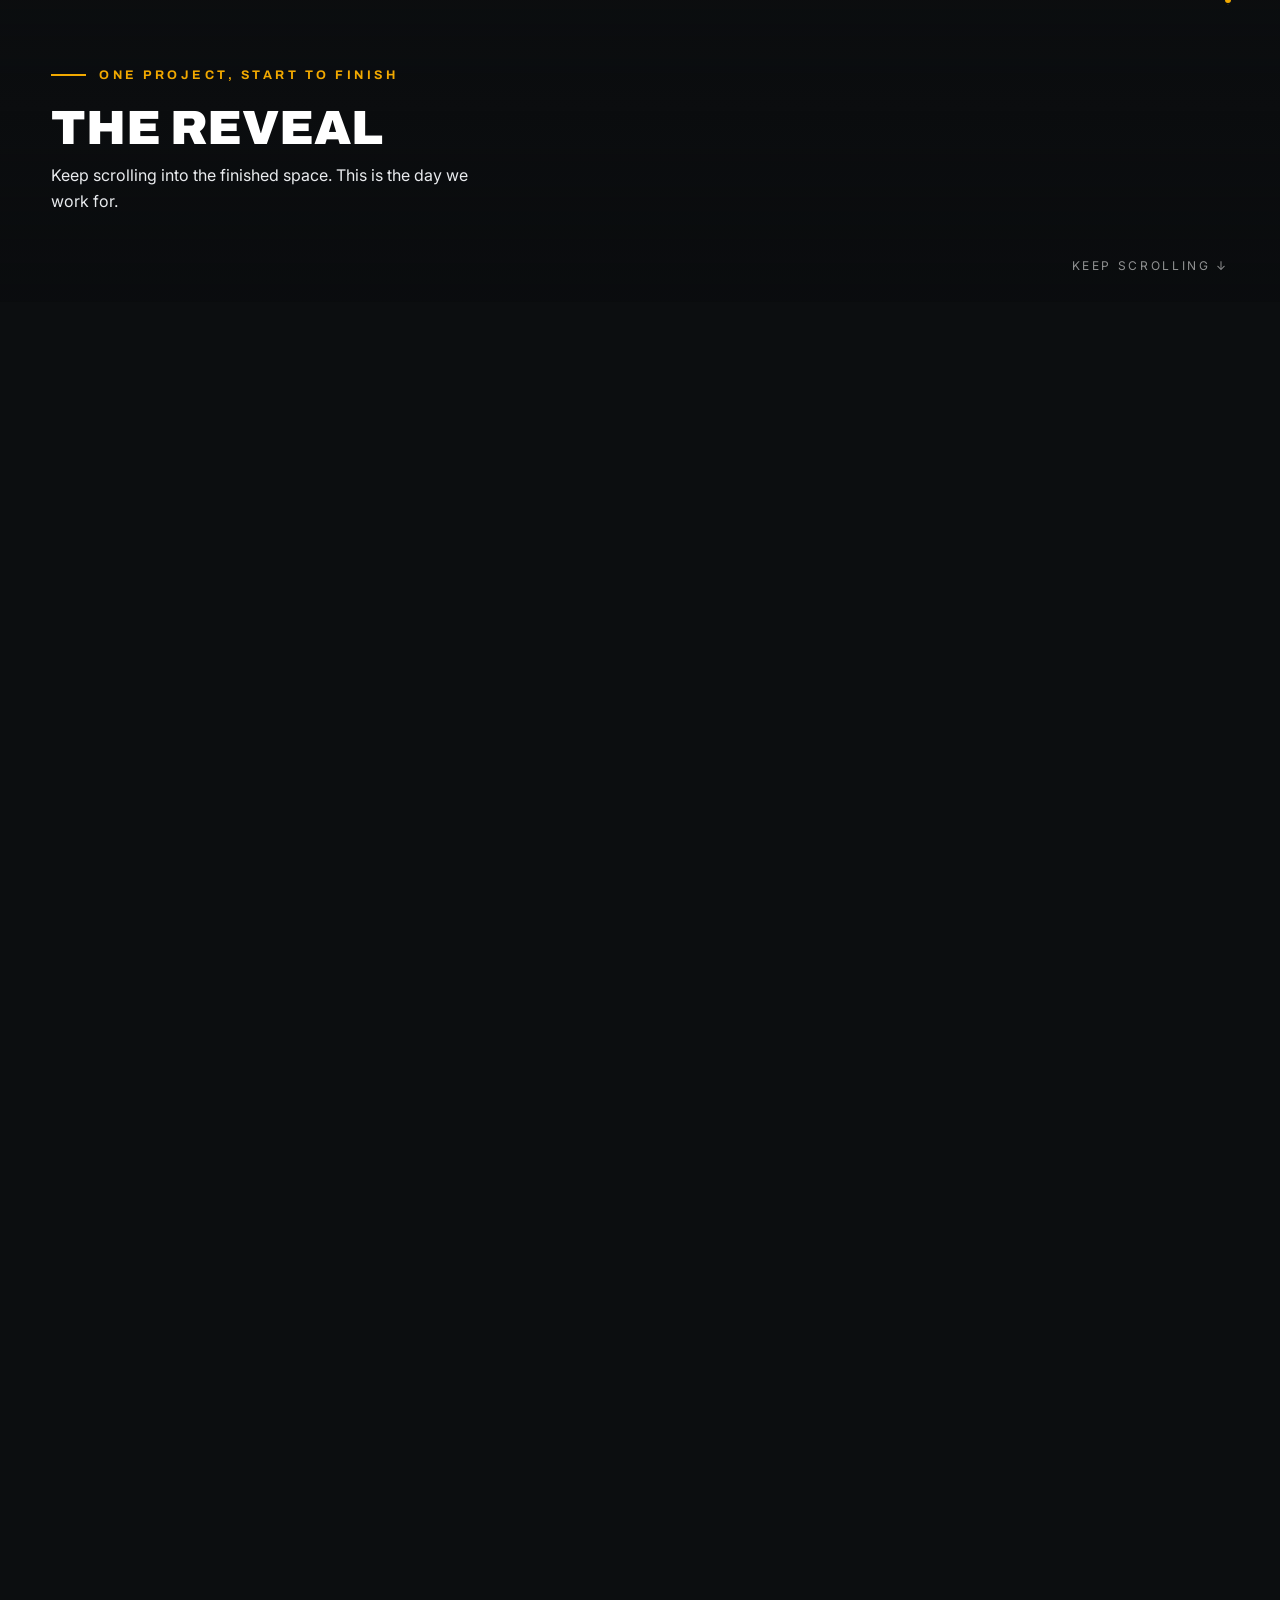
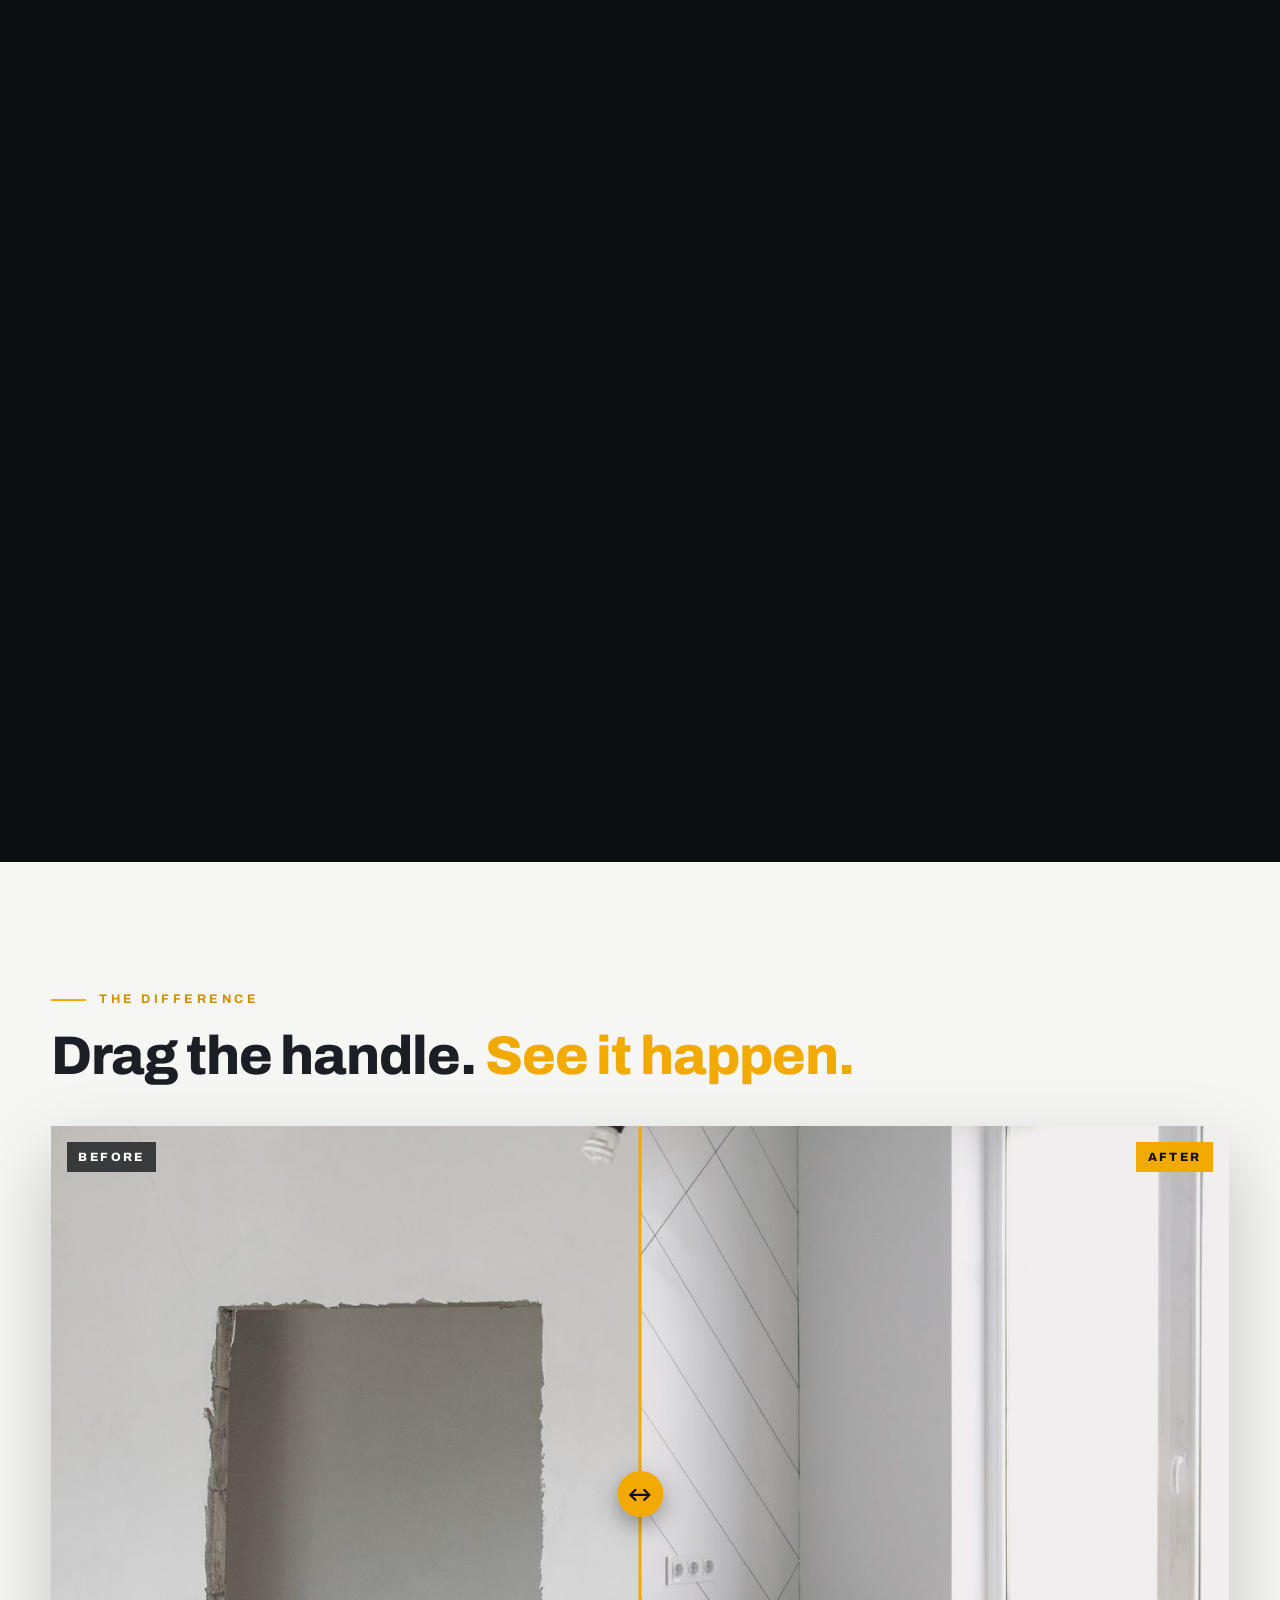
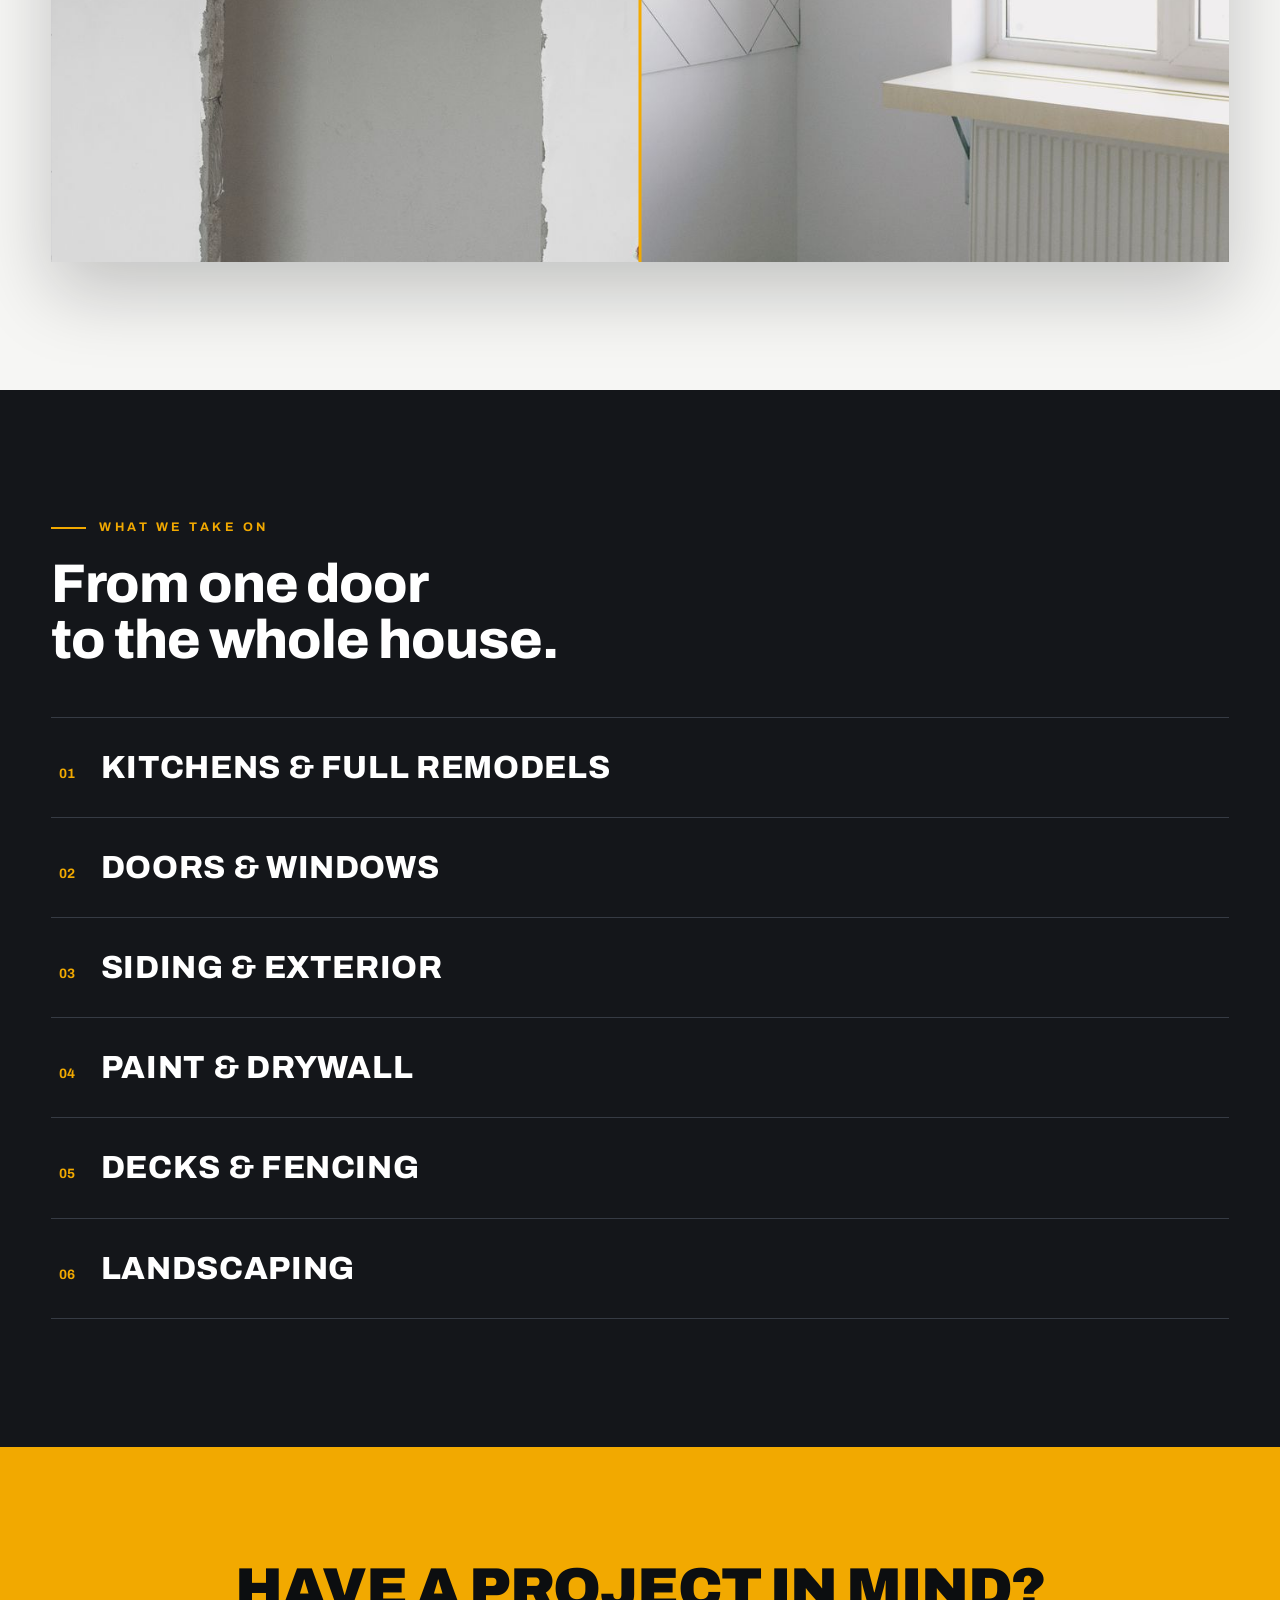
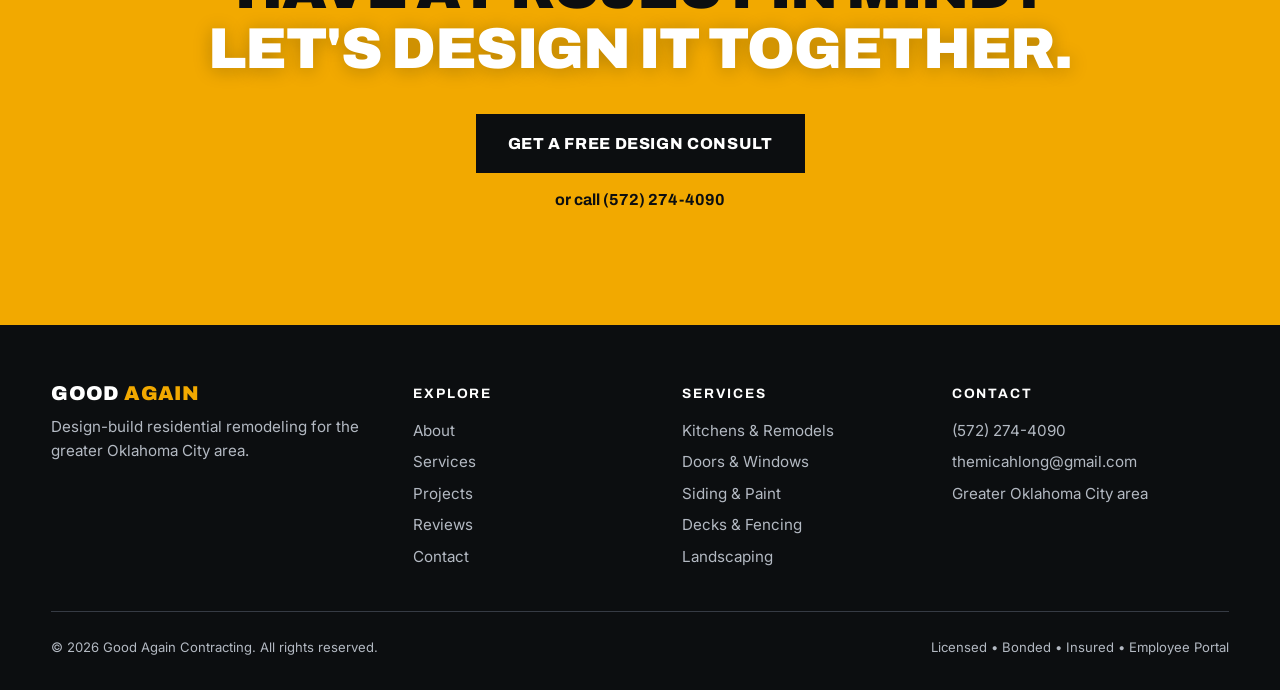
==== commit f1a157da: "Full studio redesign: gunmetal/gold design-build brand across all six pages New homepage with scroll" ====
--- a/index.html
+++ b/index.html
@@ -3,20 +3,20 @@
 <head>
   <meta charset="UTF-8" />
   <meta name="viewport" content="width=device-width, initial-scale=1.0" />
-  <title>Good Again Contracting | Residential Repair &amp; Remodeling in OKC</title>
-  <meta name="description" content="Good Again Contracting handles doors, windows, siding, painting, drywall, fencing, decks, and landscaping for homeowners across the greater Oklahoma City area. Get a free quote today." />
+  <title>Good Again Contracting | Design + Build Residential Remodeling in OKC</title>
+  <meta name="description" content="Good Again Contracting is a design-build residential studio in Oklahoma City. We design your remodel, then we build it — kitchens, baths, decks, siding, paint, and full home projects. Free consultations." />
   <meta name="geo.region" content="US-OK" />
   <meta name="geo.placename" content="Oklahoma City" />
   <link rel="preconnect" href="https://fonts.googleapis.com" />
   <link rel="preconnect" href="https://fonts.gstatic.com" crossorigin />
-  <link href="https://fonts.googleapis.com/css2?family=Archivo:wght@700;800&family=Inter:wght@400;500;600;700&display=swap" rel="stylesheet" />
-  <link rel="stylesheet" href="css/styles.css" />
+  <link href="https://fonts.googleapis.com/css2?family=Archivo:wght@500;700;800;900&family=Inter:wght@400;500;600&display=swap" rel="stylesheet" />
+  <link rel="stylesheet" href="css/home.css" />
   <script type="application/ld+json">
   {
     "@context": "https://schema.org",
     "@type": "HomeAndConstructionBusiness",
     "name": "Good Again Contracting",
-    "description": "Residential repair and remodeling contractor serving the greater Oklahoma City area.",
+    "description": "Design-build residential remodeling studio serving the greater Oklahoma City area.",
     "telephone": "+1-572-274-4090",
     "email": "themicahlong@gmail.com",
     "areaServed": ["Oklahoma City", "Edmond", "Norman", "Moore", "Yukon", "Mustang", "Midwest City", "Bethany"],
@@ -28,17 +28,10 @@
 <body>
   <a class="skip-link" href="#main">Skip to main content</a>
 
-  <div class="topbar">
-    <div class="container">
-      <span>Serving the greater Oklahoma City area</span>
-      <span>Free estimates &nbsp;•&nbsp; <a href="tel:+15722744090">Call (572) 274-4090</a></span>
-    </div>
-  </div>
-
-  <header class="site-header">
-    <div class="container">
-      <a class="wordmark" href="index.html">Good <span>Again</span> Contracting<small>Residential Repair &amp; Remodeling</small></a>
-      <button class="nav-toggle" aria-expanded="false" aria-controls="site-nav">Menu</button>
+  <header class="hd" id="top">
+    <div class="hd-inner">
+      <a class="wordmark" href="index.html">GOOD <span>AGAIN</span><small>Design + Build</small></a>
+      <button class="nav-toggle" aria-expanded="false" aria-controls="site-nav"><span></span><span></span></button>
       <nav class="site-nav" id="site-nav" aria-label="Main navigation">
         <ul>
           <li><a href="index.html" aria-current="page">Home</a></li>
@@ -49,230 +42,193 @@
           <li><a href="contact.html">Contact</a></li>
         </ul>
       </nav>
-      <div class="header-cta">
-        <a class="header-phone" href="tel:+15722744090">(572) 274-4090</a>
-        <a class="btn btn--primary" href="contact.html">Get a Free Quote</a>
+      <div class="hd-cta">
+        <a class="hd-phone" href="tel:+15722744090">(572) 274-4090</a>
+        <a class="btn btn--gold" href="contact.html">Start a project</a>
       </div>
     </div>
   </header>
 
   <main id="main">
 
-    <!-- Hero -->
+    <!-- ============ HERO ============ -->
     <section class="hero">
-      <div class="container">
-        <h1>Your home, made good again.</h1>
-        <p class="tagline">Honest, quality residential repair and remodeling across the greater Oklahoma City area — doors, siding, paint, drywall, fences, decks, and more. Done right, on time, at a fair price.</p>
-        <div class="hero-actions">
-          <a class="btn btn--primary btn--lg" href="contact.html">Get a Free Quote</a>
-          <a class="btn btn--outline-light btn--lg" href="tel:+15722744090">Call (572) 274-4090</a>
-        </div>
-        <ul class="hero-trust">
-          <li>Licensed, bonded &amp; insured</li>
-          <li>Free, no-pressure estimates</li>
-          <li>We respond within 24 hours</li>
-          <li>Locally owned in OKC</li>
-        </ul>
-      </div>
-    </section>
-
-    <!-- Intro -->
-    <section class="section">
-      <div class="container split">
-        <div>
-          <span class="kicker">Who we are</span>
-          <h2>A contractor you can actually count on</h2>
-          <p style="margin-top: 0.9rem;">Good Again Contracting is a locally owned residential contractor serving Oklahoma City and the surrounding metro. We specialize in the repairs and upgrades that make the biggest difference in how your home looks, feels, and holds up — from a sticking front door to a full exterior refresh.</p>
-          <p style="margin-top: 0.9rem;">No runaround, no surprise charges, no disappearing acts. We show up when we say we will, keep you in the loop, and stand behind the work.</p>
-          <a class="btn btn--outline mt-2" href="about.html">More About Us</a>
-        </div>
-        <div class="ph ph--a" role="img" aria-label="Placeholder photo — completed home exterior project"><span>Photo coming soon</span></div>
-      </div>
-    </section>
-
-    <!-- Services preview -->
-    <section class="section section--alt">
-      <div class="container">
-        <div class="section-head section-head--center">
-          <span class="kicker">What we do</span>
-          <h2>Residential services, inside and out</h2>
-          <p>From quick fixes to bigger upgrades, we handle the projects that keep your home solid and looking sharp.</p>
-        </div>
-        <div class="grid grid--4">
-          <div class="card">
-            <div class="ph ph--b" role="img" aria-label="Placeholder photo — door installation"><span>Photo coming soon</span></div>
-            <div class="card-body">
-              <h3>Doors &amp; Windows</h3>
-              <p>Entry and interior door installs, window seal repair, and draft fixes.</p>
-              <a class="card-link" href="services.html#doors">Learn more →</a>
-            </div>
+      <div class="hero-media"><img src="assets/hero.jpg" alt="" aria-hidden="true" /></div>
+      <div class="hero-shade"></div>
+      <div class="hero-inner">
+        <p class="kicker rv">Design + Build · Oklahoma City</p>
+        <h1>
+          <span class="h1-line rv d1">We design it.</span>
+          <span class="h1-line rv d2">We build it.</span>
+          <span class="h1-line rv d3">You <em>live</em> in it.</span>
+        </h1>
+        <p class="hero-sub rv d4">Good Again Contracting is a residential design-build studio. Bring us the idea — we'll draw the plan, price it honestly, and build it with our own hands.</p>
+        <div class="hero-cta rv d5">
+          <a class="btn btn--gold btn--lg" href="contact.html">Start your project</a>
+          <a class="btn btn--line btn--lg" href="#process">See how we work</a>
+        </div>
+      </div>
+      <div class="hero-stats rv d6">
+        <div><strong data-count="120">0</strong><span>projects completed</span></div>
+        <div><strong data-count="8">0</strong><span>trades in-house</span></div>
+        <div><strong data-count="100">0</strong><span>% owner-led builds</span></div>
+      </div>
+      <a class="scroll-cue" href="#studio" aria-label="Scroll down"><span></span></a>
+    </section>
+
+    <!-- ============ THE STUDIO ============ -->
+    <section class="studio" id="studio">
+      <div class="wrap grid-2">
+        <div class="studio-copy">
+          <p class="kicker rv">The studio</p>
+          <h2 class="rv d1">Most contractors start with a hammer.<br /><em>We start with a plan.</em></h2>
+          <p class="rv d2">Every project at Good Again begins on paper — a real design for your space, not a guess and a handshake. You'll see what you're getting and what it costs before a single board is cut. Then the same people who designed it show up and build it.</p>
+          <a class="text-link rv d3" href="about.html">Who we are <span aria-hidden="true">→</span></a>
+        </div>
+        <figure class="studio-fig rv d2">
+          <img src="assets/design-consult.jpg" alt="Designers reviewing house plans together" loading="lazy" />
+          <figcaption>Every build starts at the drawing table.</figcaption>
+        </figure>
+      </div>
+    </section>
+
+    <!-- ============ PROCESS ============ -->
+    <section class="process" id="process">
+      <div class="wrap">
+        <p class="kicker rv">How it works</p>
+        <h2 class="rv d1">Three steps between<br />your idea and your home.</h2>
+        <div class="steps">
+          <article class="step rv d1">
+            <span class="step-no">01</span>
+            <img src="assets/design-consult.jpg" alt="" loading="lazy" />
+            <h3>Consult</h3>
+            <p>We walk your space together, listen to what you want, and talk real budgets — free, no pressure.</p>
+          </article>
+          <article class="step rv d2">
+            <span class="step-no">02</span>
+            <img src="assets/design-sketch.jpg" alt="" loading="lazy" />
+            <h3>Design</h3>
+            <p>We draw the plan and price it line by line. You approve the design and the number before we start.</p>
+          </article>
+          <article class="step rv d3">
+            <span class="step-no">03</span>
+            <img src="assets/kitchen-wood.jpg" alt="" loading="lazy" />
+            <h3>Build</h3>
+            <p>Our own crew builds what we drew — on schedule, tidy jobsite, walkthrough at the end.</p>
+          </article>
+        </div>
+      </div>
+    </section>
+
+    <!-- ============ SCROLL WALKTHROUGH ============ -->
+    <section class="walk" id="walkthrough" aria-label="A project from start to finish">
+      <div class="walk-stage">
+        <video class="walk-v" src="assets/stage1-build.mp4" muted playsinline loop preload="metadata"></video>
+        <video class="walk-v" src="assets/stage2-finish.mp4" muted playsinline loop preload="none"></video>
+        <video class="walk-v" src="assets/stage3-reveal.mp4" muted playsinline loop preload="none"></video>
+        <div class="walk-shade"></div>
+        <div class="walk-copy">
+          <p class="kicker">One project, start to finish</p>
+          <div class="walk-caps">
+            <div class="walk-cap"><strong>The raw space</strong><p>Demo day. Everything that doesn't belong in your new home comes out.</p></div>
+            <div class="walk-cap"><strong>The craft</strong><p>Drywall, paint, trim — the slow, careful part most people never see.</p></div>
+            <div class="walk-cap"><strong>The reveal</strong><p>Keep scrolling into the finished space. This is the day we work for.</p></div>
           </div>
-          <div class="card">
-            <div class="ph ph--c" role="img" aria-label="Placeholder photo — siding project"><span>Photo coming soon</span></div>
-            <div class="card-body">
-              <h3>Siding &amp; Painting</h3>
-              <p>Siding repair and replacement plus interior and exterior painting.</p>
-              <a class="card-link" href="services.html#siding">Learn more →</a>
-            </div>
-          </div>
-          <div class="card">
-            <div class="ph ph--d" role="img" aria-label="Placeholder photo — drywall finishing"><span>Photo coming soon</span></div>
-            <div class="card-body">
-              <h3>Drywall</h3>
-              <p>Patches, texture matching, and full finishing that disappears into the wall.</p>
-              <a class="card-link" href="services.html#drywall">Learn more →</a>
-            </div>
-          </div>
-          <div class="card">
-            <div class="ph ph--a" role="img" aria-label="Placeholder photo — deck and fence build"><span>Photo coming soon</span></div>
-            <div class="card-body">
-              <h3>Decks, Fencing &amp; Landscape</h3>
-              <p>New builds, repairs, and outdoor spaces you'll actually use.</p>
-              <a class="card-link" href="services.html#decks">Learn more →</a>
-            </div>
-          </div>
-        </div>
-        <div style="text-align:center; margin-top: 2.2rem;">
-          <a class="btn btn--outline" href="services.html">See All Services</a>
-        </div>
-      </div>
-    </section>
-
-    <!-- Trust band -->
-    <section class="section section--green">
-      <div class="container">
-        <div class="stats">
-          <div class="stat"><strong>Local</strong><span>Owned &amp; operated in OKC</span></div>
-          <div class="stat"><strong>Licensed</strong><span>Bonded &amp; insured</span></div>
-          <div class="stat"><strong>24 hrs</strong><span>Quote response time</span></div>
-          <div class="stat"><strong>5.0★</strong><span>Homeowner rated</span></div>
-        </div>
-      </div>
-    </section>
-
-    <!-- Featured projects -->
-    <section class="section">
-      <div class="container">
-        <div class="section-head">
-          <span class="kicker">Recent work</span>
-          <h2>Projects we're proud of</h2>
-          <p>Project photos are on the way — here's a preview of the kind of work we do around the metro.</p>
-        </div>
-        <div class="grid grid--3">
-          <div class="card">
-            <div class="ph ph--b" role="img" aria-label="Placeholder photo — backyard privacy fence, Edmond"><span>Photo coming soon</span></div>
-            <div class="card-body">
-              <span class="badge">Fencing</span>
-              <h3>Backyard Privacy Fence</h3>
-              <p>Edmond, OK — cedar privacy fence with two custom gates.</p>
-            </div>
-          </div>
-          <div class="card">
-            <div class="ph ph--c" role="img" aria-label="Placeholder photo — exterior repaint, Yukon"><span>Photo coming soon</span></div>
-            <div class="card-body">
-              <span class="badge">Painting</span>
-              <h3>Full Exterior Repaint</h3>
-              <p>Yukon, OK — prep, prime, and repaint with trim and door accents.</p>
-            </div>
-          </div>
-          <div class="card">
-            <div class="ph ph--d" role="img" aria-label="Placeholder photo — new composite deck, Norman"><span>Photo coming soon</span></div>
-            <div class="card-body">
-              <span class="badge">Decking</span>
-              <h3>New Composite Deck</h3>
-              <p>Norman, OK — low-maintenance deck with built-in bench seating.</p>
-            </div>
-          </div>
-        </div>
-        <div style="text-align:center; margin-top: 2.2rem;">
-          <a class="btn btn--outline" href="projects.html">View the Full Portfolio</a>
-        </div>
-      </div>
-    </section>
-
-    <!-- Rotating reviews -->
-    <section class="section section--green">
-      <div class="container">
-        <div class="section-head section-head--center">
-          <span class="kicker" style="color: var(--amber-500);">What homeowners say</span>
-          <h2>Trusted around the metro</h2>
-        </div>
-        <div class="rotator" data-quotes='[
-          {"text":"They fixed our front door and repainted the whole exterior. Showed up on time every single day and the price matched the quote exactly.","name":"Sarah M., Edmond"},
-          {"text":"Our fence came out better than we imagined. Straightforward communication from the first call to the final walkthrough.","name":"James T., Oklahoma City"},
-          {"text":"Drywall repair you genuinely cannot find. They matched the texture perfectly and cleaned up like they were never here.","name":"Dana R., Moore"}
-        ]'>
-          <div class="stars" aria-label="5 out of 5 stars">★★★★★</div>
-          <blockquote></blockquote>
-          <cite></cite>
-          <div class="rotator-dots"></div>
-        </div>
-        <div style="text-align:center; margin-top: 2rem;">
-          <a class="btn btn--outline-light" href="reviews.html">Read More Reviews</a>
-        </div>
-      </div>
-    </section>
-
-    <!-- Bottom CTA -->
-    <section class="section cta-band">
-      <div class="container">
-        <span class="kicker">Ready when you are</span>
-        <h2>Let's get your project started</h2>
-        <p>Tell us what needs doing and we'll get back to you within 24 hours with next steps — free estimate, zero pressure.</p>
-        <div class="hero-actions">
-          <a class="btn btn--primary btn--lg" href="contact.html">Get a Free Quote</a>
-          <a class="btn btn--outline btn--lg" href="tel:+15722744090">Call (572) 274-4090</a>
-        </div>
-      </div>
-    </section>
-
+        </div>
+        <div class="walk-rail" aria-hidden="true">
+          <div class="walk-fill"></div>
+          <span class="walk-dot"></span><span class="walk-dot"></span><span class="walk-dot"></span>
+        </div>
+        <p class="walk-hint" aria-hidden="true">Keep scrolling ↓</p>
+      </div>
+    </section>
+
+    <!-- ============ BEFORE / AFTER ============ -->
+    <section class="ba">
+      <div class="wrap">
+        <p class="kicker rv">The difference</p>
+        <h2 class="rv d1">Drag the handle. <em>See it happen.</em></h2>
+        <div class="ba-frame rv d2" id="ba">
+          <img class="ba-after" src="assets/after.jpg" alt="Finished, renovated room" loading="lazy" />
+          <div class="ba-top"><img class="ba-before" src="assets/before.jpg" alt="Same room before renovation" loading="lazy" /></div>
+          <span class="ba-label ba-label--l">Before</span>
+          <span class="ba-label ba-label--r">After</span>
+          <div class="ba-handle" aria-hidden="true"><span>↔</span></div>
+          <input class="ba-range" type="range" min="0" max="100" value="50" aria-label="Reveal before and after" />
+        </div>
+      </div>
+    </section>
+
+    <!-- ============ SERVICES ============ -->
+    <section class="svc">
+      <div class="wrap">
+        <p class="kicker rv">What we take on</p>
+        <h2 class="rv d1">From one door<br />to the whole house.</h2>
+        <ul class="svc-list">
+          <li class="rv d1"><a href="services.html"><i>01</i><b>Kitchens &amp; Full Remodels</b><span>→</span></a></li>
+          <li class="rv d2"><a href="services.html"><i>02</i><b>Doors &amp; Windows</b><span>→</span></a></li>
+          <li class="rv d3"><a href="services.html"><i>03</i><b>Siding &amp; Exterior</b><span>→</span></a></li>
+          <li class="rv d4"><a href="services.html"><i>04</i><b>Paint &amp; Drywall</b><span>→</span></a></li>
+          <li class="rv d5"><a href="services.html"><i>05</i><b>Decks &amp; Fencing</b><span>→</span></a></li>
+          <li class="rv d6"><a href="services.html"><i>06</i><b>Landscaping</b><span>→</span></a></li>
+        </ul>
+      </div>
+    </section>
+
+    <!-- ============ CTA ============ -->
+    <section class="cta">
+      <div class="wrap">
+        <h2 class="rv">Have a project in mind?<br /><em>Let's design it together.</em></h2>
+        <div class="cta-actions rv d2">
+          <a class="btn btn--black btn--lg" href="contact.html">Get a free design consult</a>
+          <a class="cta-phone" href="tel:+15722744090">or call (572) 274-4090</a>
+        </div>
+      </div>
+    </section>
   </main>
 
-  <footer class="site-footer">
-    <div class="container">
-      <div class="footer-grid">
-        <div>
-          <div class="footer-wordmark">Good <span>Again</span> Contracting</div>
-          <p style="margin-top: 0.8rem;">Residential repair and remodeling for the greater Oklahoma City area. Licensed, bonded &amp; insured.</p>
-        </div>
-        <div>
-          <h4>Site</h4>
-          <ul>
-            <li><a href="index.html">Home</a></li>
-            <li><a href="about.html">About</a></li>
-            <li><a href="services.html">Services</a></li>
-            <li><a href="projects.html">Projects</a></li>
-            <li><a href="reviews.html">Reviews</a></li>
-            <li><a href="contact.html">Contact</a></li>
-          </ul>
-        </div>
-        <div>
-          <h4>Services</h4>
-          <ul>
-            <li><a href="services.html#doors">Doors &amp; Windows</a></li>
-            <li><a href="services.html#siding">Siding</a></li>
-            <li><a href="services.html#painting">Painting &amp; Drywall</a></li>
-            <li><a href="services.html#decks">Decks &amp; Fencing</a></li>
-            <li><a href="services.html#landscaping">Landscaping</a></li>
-          </ul>
-        </div>
-        <div>
-          <h4>Contact</h4>
-          <ul>
-            <li><a href="tel:+15722744090">(572) 274-4090</a></li>
-            <li><a href="mailto:themicahlong@gmail.com">themicahlong@gmail.com</a></li>
-            <li>Greater Oklahoma City area</li>
-          </ul>
-        </div>
-      </div>
-      <div class="footer-bottom">
-        <span>© <span data-year></span> Good Again Contracting. All rights reserved.</span>
-        <span>Licensed • Bonded • Insured • <a href="https://portal.goodagaincontracting.com">Employee Portal</a></span>
-      </div>
+  <footer class="ft">
+    <div class="wrap ft-grid">
+      <div>
+        <p class="wordmark ft-mark">GOOD <span>AGAIN</span></p>
+        <p>Design-build residential remodeling for the greater Oklahoma City area.</p>
+      </div>
+      <div>
+        <h4>Explore</h4>
+        <ul>
+          <li><a href="about.html">About</a></li>
+          <li><a href="services.html">Services</a></li>
+          <li><a href="projects.html">Projects</a></li>
+          <li><a href="reviews.html">Reviews</a></li>
+          <li><a href="contact.html">Contact</a></li>
+        </ul>
+      </div>
+      <div>
+        <h4>Services</h4>
+        <ul>
+          <li>Kitchens &amp; Remodels</li>
+          <li>Doors &amp; Windows</li>
+          <li>Siding &amp; Paint</li>
+          <li>Decks &amp; Fencing</li>
+          <li>Landscaping</li>
+        </ul>
+      </div>
+      <div>
+        <h4>Contact</h4>
+        <ul>
+          <li><a href="tel:+15722744090">(572) 274-4090</a></li>
+          <li><a href="mailto:themicahlong@gmail.com">themicahlong@gmail.com</a></li>
+          <li>Greater Oklahoma City area</li>
+        </ul>
+      </div>
+    </div>
+    <div class="wrap ft-bottom">
+      <span>© <span data-year></span> Good Again Contracting. All rights reserved.</span>
+      <span>Licensed • Bonded • Insured • <a href="https://portal.goodagaincontracting.com">Employee Portal</a></span>
     </div>
   </footer>
 
-  <a class="float-call" href="tel:+15722744090">📞 Call Now</a>
-  <script src="js/main.js"></script>
+  <a class="float-call" href="tel:+15722744090">Call Now</a>
+  <script src="js/home.js"></script>
 </body>
 </html>
--- a/css/home.css
+++ b/css/home.css
@@ -0,0 +1,360 @@
+/* Good Again Contracting — homepage (design-build studio look)
+   Palette: gunmetal greys, construction gold, black. Scoped to index.html;
+   the other pages keep css/styles.css until the rollout. */
+
+:root {
+  --ink: #0c0e10;
+  --steel-950: #14161a;
+  --steel-900: #1b1e24;
+  --steel-700: #363b44;
+  --steel-500: #6a7280;
+  --steel-300: #b3b9c2;
+  --steel-100: #e9ebee;
+  --paper: #f6f6f4;
+  --white: #ffffff;
+  --gold: #f2a900;
+  --gold-deep: #cf8f00;
+  --font-head: "Archivo", sans-serif;
+  --font-body: "Inter", sans-serif;
+  --ease: cubic-bezier(0.22, 1, 0.36, 1);
+}
+
+* { margin: 0; padding: 0; box-sizing: border-box; }
+html { scroll-behavior: smooth; }
+body {
+  font-family: var(--font-body);
+  color: var(--steel-900);
+  background: var(--paper);
+  line-height: 1.6;
+  -webkit-font-smoothing: antialiased;
+}
+img, video { display: block; max-width: 100%; }
+a { color: inherit; }
+.wrap { width: min(1180px, 92%); margin: 0 auto; }
+
+h1, h2, h3, .wordmark { font-family: var(--font-head); line-height: 1.04; letter-spacing: -0.02em; }
+h2 { font-size: clamp(2rem, 4.6vw, 3.4rem); font-weight: 800; }
+h2 em, h1 em { font-style: normal; color: var(--gold); }
+
+.kicker {
+  font-family: var(--font-head);
+  font-size: 0.78rem;
+  font-weight: 700;
+  letter-spacing: 0.28em;
+  text-transform: uppercase;
+  color: var(--gold-deep);
+  margin-bottom: 1.1rem;
+}
+.kicker::before { content: ""; display: inline-block; width: 2.2rem; height: 2px; background: var(--gold); vertical-align: middle; margin-right: 0.8rem; }
+
+/* ---------- Buttons ---------- */
+.btn {
+  display: inline-block;
+  font-family: var(--font-head);
+  font-weight: 800;
+  font-size: 0.92rem;
+  letter-spacing: 0.04em;
+  text-transform: uppercase;
+  text-decoration: none;
+  padding: 0.85rem 1.6rem;
+  transition: transform 0.25s var(--ease), background 0.25s, color 0.25s, border-color 0.25s;
+}
+.btn--lg { padding: 1.05rem 2rem; font-size: 1rem; }
+.btn--gold { background: var(--gold); color: var(--ink); }
+.btn--gold:hover { background: var(--white); transform: translateY(-2px); }
+.btn--line { border: 1px solid rgba(255, 255, 255, 0.5); color: var(--white); }
+.btn--line:hover { border-color: var(--gold); color: var(--gold); transform: translateY(-2px); }
+.btn--black { background: var(--ink); color: var(--white); }
+.btn--black:hover { background: var(--white); color: var(--ink); transform: translateY(-2px); }
+
+/* ---------- Header ---------- */
+.hd {
+  position: fixed;
+  inset: 0 0 auto 0;
+  z-index: 80;
+  transition: background 0.35s, box-shadow 0.35s;
+}
+.hd.is-scrolled { background: rgba(12, 14, 16, 0.92); backdrop-filter: blur(10px); box-shadow: 0 8px 30px rgba(0, 0, 0, 0.35); }
+.hd-inner { width: min(1320px, 94%); margin: 0 auto; display: flex; align-items: center; gap: 2rem; padding: 1.1rem 0; }
+.wordmark { font-weight: 900; font-size: 1.3rem; color: var(--white); text-decoration: none; letter-spacing: 0.02em; }
+.wordmark span { color: var(--gold); }
+.wordmark small { display: block; font-family: var(--font-body); font-weight: 500; font-size: 0.62rem; letter-spacing: 0.34em; text-transform: uppercase; color: var(--steel-300); margin-top: 0.15rem; }
+.site-nav { margin-left: auto; }
+.site-nav ul { list-style: none; display: flex; gap: 1.7rem; }
+.site-nav a {
+  font-family: var(--font-head);
+  font-size: 0.85rem;
+  font-weight: 700;
+  letter-spacing: 0.08em;
+  text-transform: uppercase;
+  color: var(--steel-100);
+  text-decoration: none;
+  padding-bottom: 0.3rem;
+  background: linear-gradient(var(--gold), var(--gold)) left bottom / 0 2px no-repeat;
+  transition: background-size 0.3s var(--ease), color 0.3s;
+}
+.site-nav a:hover, .site-nav a[aria-current="page"] { color: var(--white); background-size: 100% 2px; }
+.hd-cta { display: flex; align-items: center; gap: 1.2rem; }
+.hd-phone { color: var(--steel-100); font-weight: 600; font-size: 0.9rem; text-decoration: none; }
+.hd-phone:hover { color: var(--gold); }
+.nav-toggle { display: none; background: none; border: 0; width: 40px; height: 34px; cursor: pointer; margin-left: auto; }
+.nav-toggle span { display: block; height: 2px; background: var(--white); margin: 7px 8px; transition: transform 0.3s, opacity 0.3s; }
+.nav-toggle[aria-expanded="true"] span:first-child { transform: translateY(4.5px) rotate(45deg); }
+.nav-toggle[aria-expanded="true"] span:last-child { transform: translateY(-4.5px) rotate(-45deg); }
+
+/* ---------- Hero ---------- */
+.hero { position: relative; min-height: 100svh; display: flex; flex-direction: column; justify-content: center; overflow: hidden; color: var(--white); }
+.hero-media { position: absolute; inset: 0; }
+.hero-media img { width: 100%; height: 100%; object-fit: cover; animation: kenburns 18s var(--ease) both; }
+@keyframes kenburns { from { transform: scale(1.14) translateY(-1.5%); } to { transform: scale(1); } }
+.hero-shade { position: absolute; inset: 0; background: linear-gradient(100deg, rgba(10, 12, 14, 0.88) 22%, rgba(10, 12, 14, 0.45) 58%, rgba(10, 12, 14, 0.25)); }
+.hero-inner { position: relative; width: min(1320px, 94%); margin: 0 auto; padding-top: 5rem; }
+.hero h1 { font-size: clamp(2.9rem, 7.4vw, 5.6rem); font-weight: 900; text-transform: uppercase; letter-spacing: -0.015em; }
+.h1-line { display: block; }
+.hero-sub { max-width: 34rem; margin-top: 1.6rem; font-size: 1.08rem; color: var(--steel-100); }
+.hero-cta { display: flex; flex-wrap: wrap; gap: 1rem; margin-top: 2.2rem; }
+.hero-stats {
+  position: relative;
+  width: min(1320px, 94%);
+  margin: 3.5rem auto 0;
+  padding: 1.4rem 0 2.6rem;
+  display: flex;
+  gap: clamp(1.5rem, 6vw, 5rem);
+  border-top: 1px solid rgba(255, 255, 255, 0.22);
+}
+.hero-stats strong { font-family: var(--font-head); font-size: clamp(1.7rem, 3.4vw, 2.6rem); font-weight: 900; color: var(--gold); }
+.hero-stats span { display: block; font-size: 0.78rem; letter-spacing: 0.14em; text-transform: uppercase; color: var(--steel-300); margin-top: 0.2rem; }
+.scroll-cue { position: absolute; left: 50%; bottom: 1.1rem; transform: translateX(-50%); width: 26px; height: 42px; border: 2px solid rgba(255, 255, 255, 0.5); border-radius: 999px; }
+.scroll-cue span { position: absolute; left: 50%; top: 7px; width: 4px; height: 9px; margin-left: -2px; border-radius: 2px; background: var(--gold); animation: cue 1.8s infinite; }
+@keyframes cue { 0% { transform: translateY(0); opacity: 1; } 70% { transform: translateY(14px); opacity: 0; } 100% { opacity: 0; } }
+
+/* ---------- Studio intro ---------- */
+.studio { background: var(--paper); padding: clamp(4.5rem, 10vw, 8rem) 0; }
+.grid-2 { display: grid; grid-template-columns: 1.05fr 0.95fr; gap: clamp(2rem, 6vw, 5rem); align-items: center; }
+.studio-copy p:not(.kicker) { margin-top: 1.4rem; max-width: 32rem; color: var(--steel-700); font-size: 1.05rem; }
+.text-link { display: inline-block; margin-top: 1.6rem; font-family: var(--font-head); font-weight: 800; font-size: 0.9rem; letter-spacing: 0.08em; text-transform: uppercase; color: var(--ink); text-decoration: none; border-bottom: 2px solid var(--gold); padding-bottom: 0.25rem; }
+.text-link span { display: inline-block; transition: transform 0.3s var(--ease); }
+.text-link:hover span { transform: translateX(6px); }
+.studio-fig { position: relative; }
+.studio-fig img { width: 100%; height: min(34rem, 60vw); object-fit: cover; }
+.studio-fig::after { content: ""; position: absolute; inset: auto -14px -14px auto; width: 45%; height: 45%; border: 3px solid var(--gold); z-index: -1; }
+.studio-fig figcaption { margin-top: 0.9rem; font-size: 0.82rem; letter-spacing: 0.1em; text-transform: uppercase; color: var(--steel-500); }
+
+/* ---------- Process ---------- */
+.process { background: var(--steel-100); padding: clamp(4.5rem, 10vw, 8rem) 0; }
+.steps { display: grid; grid-template-columns: repeat(3, 1fr); gap: 1.6rem; margin-top: 3rem; }
+.step { position: relative; background: var(--white); padding: 1.4rem 1.4rem 1.8rem; transition: transform 0.35s var(--ease), box-shadow 0.35s; }
+.step:hover { transform: translateY(-8px); box-shadow: 0 24px 50px rgba(12, 14, 16, 0.14); }
+.step img { width: 100%; height: 15rem; object-fit: cover; filter: saturate(0.85); }
+.step-no { position: absolute; top: 0.4rem; right: 0.9rem; font-family: var(--font-head); font-size: 4.4rem; font-weight: 900; color: transparent; -webkit-text-stroke: 2px var(--gold); z-index: 1; }
+.step h3 { margin-top: 1.2rem; font-size: 1.25rem; font-weight: 800; text-transform: uppercase; letter-spacing: 0.04em; }
+.step p { margin-top: 0.5rem; color: var(--steel-700); font-size: 0.95rem; }
+
+/* ---------- Scroll walkthrough ---------- */
+.walk { position: relative; height: 340vh; background: var(--ink); }
+.walk-stage { position: sticky; top: 0; height: 100vh; overflow: hidden; }
+.walk-v { position: absolute; inset: 0; width: 100%; height: 100%; object-fit: cover; opacity: 0; transition: opacity 0.7s ease; }
+.walk-v.on { opacity: 1; }
+.walk-shade { position: absolute; inset: 0; background: linear-gradient(to top, rgba(10, 12, 14, 0.82) 0%, rgba(10, 12, 14, 0.15) 45%, rgba(10, 12, 14, 0.35) 100%); }
+.walk-copy { position: absolute; left: 4%; right: 4%; bottom: 7vh; color: var(--white); max-width: 34rem; }
+.walk-copy .kicker { color: var(--gold); }
+.walk-caps { position: relative; min-height: 8.5rem; }
+.walk-cap { position: absolute; inset: 0; opacity: 0; transform: translateY(24px); transition: opacity 0.55s ease, transform 0.55s var(--ease); }
+.walk-cap.on { opacity: 1; transform: none; }
+.walk-cap strong { font-family: var(--font-head); font-size: clamp(1.9rem, 4.4vw, 3rem); font-weight: 900; text-transform: uppercase; display: block; line-height: 1.05; }
+.walk-cap p { margin-top: 0.6rem; color: var(--steel-100); max-width: 28rem; }
+.walk-rail { position: absolute; right: 4%; top: 50%; transform: translateY(-50%); height: 34vh; width: 2px; background: rgba(255, 255, 255, 0.25); display: flex; flex-direction: column; justify-content: space-between; align-items: center; }
+.walk-fill { position: absolute; top: 0; left: 0; width: 100%; height: 0; background: var(--gold); }
+.walk-dot { position: relative; width: 10px; height: 10px; border-radius: 50%; background: var(--steel-500); border: 2px solid var(--ink); }
+.walk-dot.on { background: var(--gold); }
+.walk-hint { position: absolute; right: 4%; bottom: 3vh; color: rgba(255, 255, 255, 0.55); font-size: 0.75rem; letter-spacing: 0.22em; text-transform: uppercase; }
+
+/* ---------- Before / After ---------- */
+.ba { background: var(--paper); padding: clamp(4.5rem, 10vw, 8rem) 0; }
+.ba-frame { position: relative; --pos: 50%; margin-top: 2.6rem; aspect-ratio: 16 / 10; overflow: hidden; user-select: none; box-shadow: 0 30px 70px rgba(12, 14, 16, 0.22); }
+.ba-frame img { position: absolute; inset: 0; width: 100%; height: 100%; object-fit: cover; }
+.ba-top { position: absolute; inset: 0; clip-path: inset(0 calc(100% - var(--pos)) 0 0); }
+.ba-label { position: absolute; top: 1rem; font-family: var(--font-head); font-weight: 800; font-size: 0.75rem; letter-spacing: 0.2em; text-transform: uppercase; padding: 0.35rem 0.7rem; background: rgba(12, 14, 16, 0.75); color: var(--white); }
+.ba-label--l { left: 1rem; }
+.ba-label--r { right: 1rem; background: var(--gold); color: var(--ink); }
+.ba-handle { position: absolute; top: 0; bottom: 0; left: var(--pos); width: 3px; background: var(--gold); transform: translateX(-50%); pointer-events: none; }
+.ba-handle span { position: absolute; top: 50%; left: 50%; transform: translate(-50%, -50%); width: 46px; height: 46px; border-radius: 50%; background: var(--gold); color: var(--ink); font-size: 1.2rem; font-weight: 700; display: grid; place-items: center; box-shadow: 0 8px 22px rgba(0, 0, 0, 0.35); }
+.ba-range { position: absolute; inset: 0; width: 100%; height: 100%; opacity: 0; cursor: ew-resize; -webkit-appearance: none; }
+
+/* ---------- Services ---------- */
+.svc { background: var(--steel-950); color: var(--white); padding: clamp(4.5rem, 10vw, 8rem) 0; }
+.svc .kicker { color: var(--gold); }
+.svc-list { list-style: none; margin-top: 3rem; border-top: 1px solid var(--steel-700); }
+.svc-list a { display: flex; align-items: baseline; gap: 1.6rem; text-decoration: none; padding: 1.5rem 0.5rem; border-bottom: 1px solid var(--steel-700); transition: background 0.3s, padding-left 0.3s var(--ease); }
+.svc-list i { font-style: normal; font-family: var(--font-head); font-weight: 700; color: var(--gold); font-size: 0.85rem; }
+.svc-list b { font-family: var(--font-head); font-weight: 800; font-size: clamp(1.3rem, 3vw, 2rem); text-transform: uppercase; letter-spacing: 0.02em; }
+.svc-list span { margin-left: auto; color: var(--gold); font-size: 1.4rem; opacity: 0; transform: translateX(-12px); transition: opacity 0.3s, transform 0.3s var(--ease); }
+.svc-list a:hover { background: var(--steel-900); padding-left: 1.2rem; }
+.svc-list a:hover span { opacity: 1; transform: none; }
+
+/* ---------- CTA ---------- */
+.cta { background: var(--gold); color: var(--ink); padding: clamp(4rem, 9vw, 7rem) 0; text-align: center; }
+.cta h2 { font-size: clamp(2.1rem, 5vw, 3.6rem); font-weight: 900; text-transform: uppercase; }
+.cta h2 em { color: var(--white); text-shadow: 0 2px 18px rgba(12, 14, 16, 0.25); }
+.cta-actions { margin-top: 2.2rem; display: flex; flex-direction: column; align-items: center; gap: 0.9rem; }
+.cta-phone { font-family: var(--font-head); font-weight: 700; color: var(--ink); text-decoration: none; }
+.cta-phone:hover { text-decoration: underline; }
+
+/* ---------- Footer ---------- */
+.ft { background: var(--ink); color: var(--steel-300); padding: 3.6rem 0 2rem; font-size: 0.95rem; }
+.ft-grid { display: grid; grid-template-columns: 1.4fr 1fr 1fr 1.2fr; gap: 2.4rem; margin-bottom: 2.6rem; }
+.ft-mark { font-size: 1.25rem; color: var(--white); margin-bottom: 0.7rem; }
+.ft-mark span { color: var(--gold); }
+.ft h4 { font-family: var(--font-head); color: var(--white); font-size: 0.85rem; letter-spacing: 0.14em; text-transform: uppercase; margin-bottom: 0.9rem; }
+.ft ul { list-style: none; display: grid; gap: 0.45rem; }
+.ft a { color: var(--steel-300); text-decoration: none; }
+.ft a:hover { color: var(--gold); }
+.ft-bottom { display: flex; justify-content: space-between; flex-wrap: wrap; gap: 0.8rem; padding-top: 1.6rem; border-top: 1px solid var(--steel-700); font-size: 0.82rem; }
+
+/* ---------- Floating call (mobile) ---------- */
+.float-call { display: none; position: fixed; right: 1rem; bottom: 1rem; z-index: 60; background: var(--gold); color: var(--ink); font-family: var(--font-head); font-weight: 800; text-decoration: none; padding: 0.9rem 1.4rem; border-radius: 999px; box-shadow: 0 14px 34px rgba(0, 0, 0, 0.4); }
+
+/* ---------- Utilities ---------- */
+.skip-link { position: absolute; left: -999px; top: 0; background: var(--gold); color: var(--ink); font-weight: 700; padding: 0.6rem 1rem; z-index: 100; }
+.skip-link:focus { left: 0; }
+
+/* ---------- Scroll reveals ---------- */
+.rv { opacity: 0; transform: translateY(34px); transition: opacity 0.8s ease, transform 0.8s var(--ease); }
+.rv.in { opacity: 1; transform: none; }
+.d1 { transition-delay: 0.1s; }
+.d2 { transition-delay: 0.22s; }
+.d3 { transition-delay: 0.34s; }
+.d4 { transition-delay: 0.46s; }
+.d5 { transition-delay: 0.58s; }
+.d6 { transition-delay: 0.7s; }
+
+/* Reduced motion: show everything, stop the show */
+@media (prefers-reduced-motion: reduce) {
+  html { scroll-behavior: auto; }
+  .rv { opacity: 1; transform: none; transition: none; }
+  .hero-media img { animation: none; }
+  .scroll-cue span { animation: none; }
+  .walk { height: auto; }
+  .walk-stage { position: relative; height: 100vh; }
+  .walk-v:first-of-type, .walk-cap:first-child { opacity: 1; transform: none; }
+  .walk-hint { display: none; }
+}
+
+/* ---------- Responsive ---------- */
+@media (max-width: 960px) {
+  .site-nav { display: none; position: absolute; top: 100%; left: 0; right: 0; background: rgba(12, 14, 16, 0.97); padding: 1.2rem 4% 1.6rem; }
+  .site-nav.is-open { display: block; }
+  .site-nav ul { flex-direction: column; gap: 1rem; }
+  .nav-toggle { display: block; }
+  .hd-cta .btn { display: none; }
+  .hd-phone { display: none; }
+  .grid-2 { grid-template-columns: 1fr; }
+  .steps { grid-template-columns: 1fr; }
+  .ft-grid { grid-template-columns: 1fr 1fr; }
+}
+
+@media (max-width: 640px) {
+  .hero-stats { gap: 1.2rem; justify-content: space-between; }
+  .ba-frame { aspect-ratio: 4 / 5; }
+  .walk-rail { display: none; }
+  .ft-grid { grid-template-columns: 1fr; }
+  .float-call { display: inline-block; }
+  /* keep the fixed call pill from covering the footer's last line */
+  .ft { padding-bottom: 6rem; }
+}
+
+/* ================= Inner pages ================= */
+
+.page-hero { background: var(--steel-950); color: var(--white); padding: 9.5rem 0 4.5rem; }
+.page-hero .kicker { color: var(--gold); }
+.page-hero h1 { font-size: clamp(2.4rem, 5.6vw, 4.2rem); font-weight: 900; text-transform: uppercase; }
+.page-hero .tagline { max-width: 40rem; margin-top: 1.2rem; color: var(--steel-300); font-size: 1.05rem; }
+
+.sec { padding: clamp(3.8rem, 8vw, 6.5rem) 0; }
+.sec--alt { background: var(--steel-100); }
+.sec--dark { background: var(--steel-950); color: var(--white); }
+.sec--dark .kicker { color: var(--gold); }
+
+.split { display: grid; grid-template-columns: 1fr 1fr; gap: clamp(2rem, 6vw, 4.5rem); align-items: center; }
+.split figure img { width: 100%; height: min(26rem, 52vw); object-fit: cover; }
+.split h2 + p, .split p + p { margin-top: 0.9rem; color: var(--steel-700); }
+
+.value-list { list-style: none; margin-top: 1.4rem; display: grid; gap: 1rem; }
+.value-list li { padding-left: 1.6rem; position: relative; color: var(--steel-700); }
+.value-list li::before { content: ""; position: absolute; left: 0; top: 0.45em; width: 0.8rem; height: 2px; background: var(--gold); }
+.value-list strong { display: block; color: var(--steel-900); font-family: var(--font-head); text-transform: uppercase; font-size: 0.92rem; letter-spacing: 0.05em; }
+
+.area-list { list-style: none; margin-top: 1.2rem; columns: 2; gap: 2rem; color: var(--steel-700); }
+.area-list li { padding: 0.3rem 0; border-bottom: 1px solid var(--steel-100); break-inside: avoid; }
+
+/* Service cards */
+.svc-grid { display: grid; grid-template-columns: 1fr 1fr; gap: 1.6rem; margin-top: 3rem; }
+.card-svc { background: var(--white); transition: transform 0.35s var(--ease), box-shadow 0.35s; }
+.card-svc:hover { transform: translateY(-6px); box-shadow: 0 22px 48px rgba(12, 14, 16, 0.14); }
+.card-svc img { width: 100%; height: 14rem; object-fit: cover; filter: saturate(0.88); }
+.card-svc .body { padding: 1.4rem 1.5rem 1.7rem; }
+.card-svc h3 { font-size: 1.2rem; font-weight: 800; text-transform: uppercase; letter-spacing: 0.04em; }
+.card-svc p { margin-top: 0.5rem; color: var(--steel-700); font-size: 0.95rem; }
+.card-svc .text-link { margin-top: 1rem; font-size: 0.8rem; }
+
+/* Projects gallery with hover reviews */
+.filters { display: flex; flex-wrap: wrap; gap: 0.6rem; margin-bottom: 2.4rem; }
+.filter-btn { font-family: var(--font-head); font-weight: 700; font-size: 0.78rem; letter-spacing: 0.08em; text-transform: uppercase; padding: 0.55rem 1.1rem; background: none; border: 1px solid var(--steel-300); color: var(--steel-700); cursor: pointer; transition: all 0.25s; }
+.filter-btn:hover { border-color: var(--gold); color: var(--gold-deep); }
+.filter-btn.is-active { background: var(--ink); border-color: var(--ink); color: var(--gold); }
+
+.proj-grid { display: grid; grid-template-columns: repeat(3, 1fr); gap: 1.4rem; }
+.proj { position: relative; background: var(--white); transition: transform 0.35s var(--ease), box-shadow 0.35s; }
+.proj:hover { transform: translateY(-6px); box-shadow: 0 22px 48px rgba(12, 14, 16, 0.16); }
+.proj-img { position: relative; overflow: hidden; }
+.proj-img img { width: 100%; height: 15rem; object-fit: cover; transition: transform 0.6s var(--ease); }
+.proj:hover .proj-img img { transform: scale(1.05); }
+.proj-review { position: absolute; inset: 0; display: flex; flex-direction: column; justify-content: flex-end; padding: 1.1rem; background: linear-gradient(to top, rgba(12, 14, 16, 0.85), rgba(12, 14, 16, 0.25) 65%, transparent); color: var(--white); opacity: 0; transition: opacity 0.45s ease; }
+.proj:hover .proj-review, .proj:focus-within .proj-review { opacity: 1; }
+.proj-review .stars { color: var(--gold); letter-spacing: 0.15em; font-size: 0.8rem; }
+.proj-review q { display: block; font-size: 0.85rem; line-height: 1.45; margin-top: 0.35rem; font-style: italic; color: var(--steel-100); }
+.proj-review cite { display: block; margin-top: 0.3rem; font-size: 0.72rem; letter-spacing: 0.12em; text-transform: uppercase; font-style: normal; color: var(--steel-300); }
+.proj-body { padding: 1.1rem 1.2rem 1.4rem; }
+.proj-tag { font-family: var(--font-head); font-size: 0.68rem; font-weight: 700; letter-spacing: 0.16em; text-transform: uppercase; color: var(--gold-deep); }
+.proj-body h3 { margin-top: 0.3rem; font-size: 1.05rem; font-weight: 800; text-transform: uppercase; }
+.proj-body p { margin-top: 0.35rem; color: var(--steel-700); font-size: 0.88rem; }
+.gallery-note { text-align: center; margin-top: 2.2rem; font-size: 0.85rem; color: var(--steel-500); }
+
+/* Review cards */
+.rev-grid { display: grid; grid-template-columns: repeat(3, 1fr); gap: 1.4rem; margin-top: 3rem; }
+.rev-card { background: var(--white); padding: 1.7rem 1.6rem; border-top: 3px solid var(--gold); box-shadow: 0 10px 30px rgba(12, 14, 16, 0.07); }
+.rev-card .stars { color: var(--gold); letter-spacing: 0.2em; }
+.rev-card blockquote { margin-top: 0.8rem; color: var(--steel-700); font-size: 0.95rem; }
+.rev-card cite { display: block; margin-top: 1rem; font-style: normal; font-family: var(--font-head); font-weight: 800; text-transform: uppercase; font-size: 0.85rem; }
+.rev-card cite small { display: block; font-family: var(--font-body); font-weight: 400; text-transform: none; color: var(--steel-500); margin-top: 0.15rem; }
+
+/* Contact */
+.contact-layout { display: grid; grid-template-columns: 1.5fr 1fr; gap: clamp(2rem, 6vw, 4rem); align-items: start; }
+.form-grid { display: grid; grid-template-columns: 1fr 1fr; gap: 1.1rem; }
+.form-grid .full { grid-column: 1 / -1; }
+.field label { display: block; font-family: var(--font-head); font-weight: 700; font-size: 0.78rem; letter-spacing: 0.1em; text-transform: uppercase; color: var(--steel-700); margin-bottom: 0.35rem; }
+.field input, .field select, .field textarea { width: 100%; font: inherit; font-size: 1rem; padding: 0.75rem 0.9rem; border: 1px solid var(--steel-300); background: var(--white); color: var(--steel-900); }
+.field input:focus, .field select:focus, .field textarea:focus { outline: 2px solid var(--gold); outline-offset: -1px; border-color: var(--gold); }
+.field textarea { min-height: 8rem; resize: vertical; }
+.form-note { font-size: 0.85rem; color: var(--steel-500); }
+.form-success { background: var(--ink); color: var(--white); padding: 1rem 1.2rem; margin-bottom: 1.4rem; border-left: 3px solid var(--gold); }
+.form-success a { color: var(--gold); }
+.contact-aside { display: grid; gap: 1.8rem; background: var(--steel-100); padding: 1.8rem 1.6rem; }
+.contact-aside h3 { font-size: 0.95rem; font-weight: 800; text-transform: uppercase; letter-spacing: 0.08em; }
+.contact-aside .big-phone { display: inline-block; font-family: var(--font-head); font-weight: 900; font-size: 1.5rem; color: var(--ink); text-decoration: none; margin-top: 0.3rem; }
+.contact-aside .big-phone:hover { color: var(--gold-deep); }
+
+/* Kill accidental double-tap zoom on touch; pinch still works */
+body, a, button, input, select, textarea { touch-action: manipulation; }
+
+@media (max-width: 960px) {
+  .split, .svc-grid, .contact-layout { grid-template-columns: 1fr; }
+  .proj-grid, .rev-grid { grid-template-columns: 1fr 1fr; }
+  .page-hero { padding-top: 7.5rem; }
+  /* touch screens have no hover — show the review overlays */
+  .proj-review { opacity: 1; }
+}
+@media (max-width: 640px) {
+  .proj-grid, .rev-grid { grid-template-columns: 1fr; }
+  .area-list { columns: 2; }
+}
